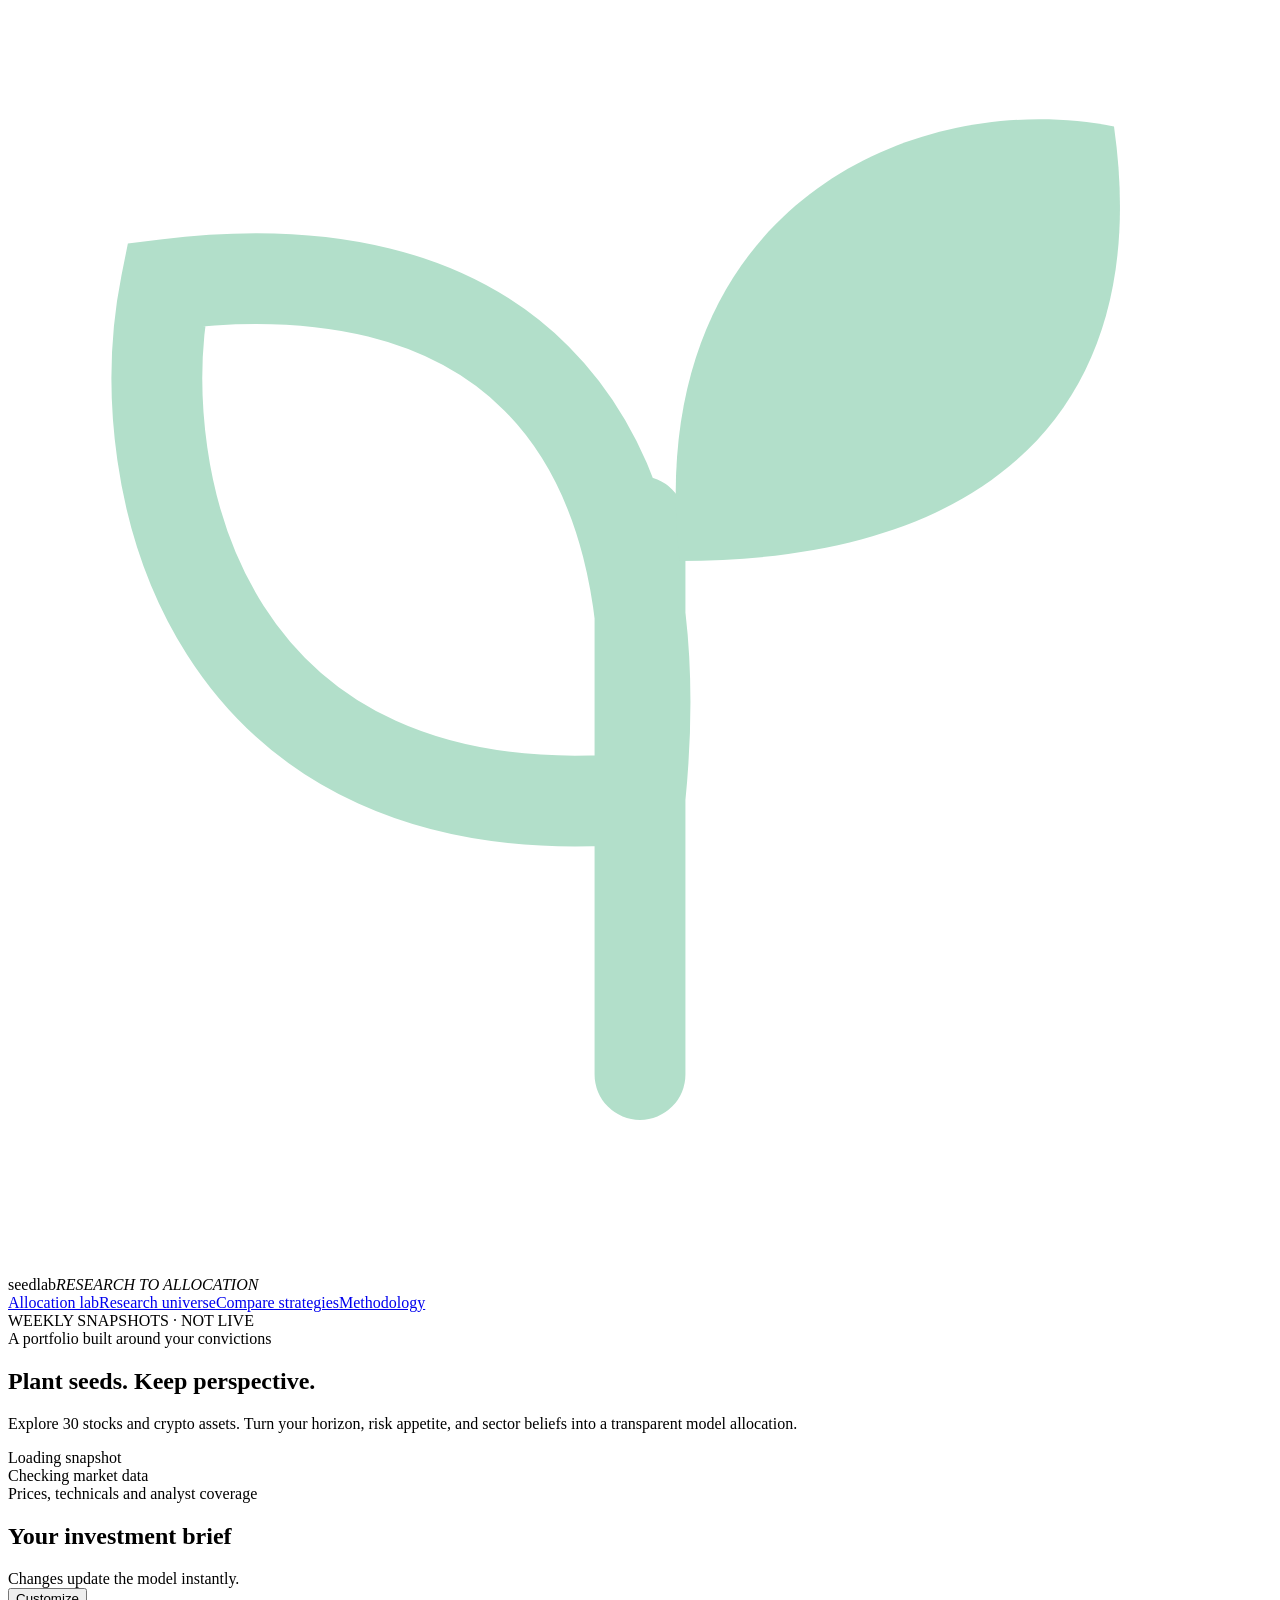
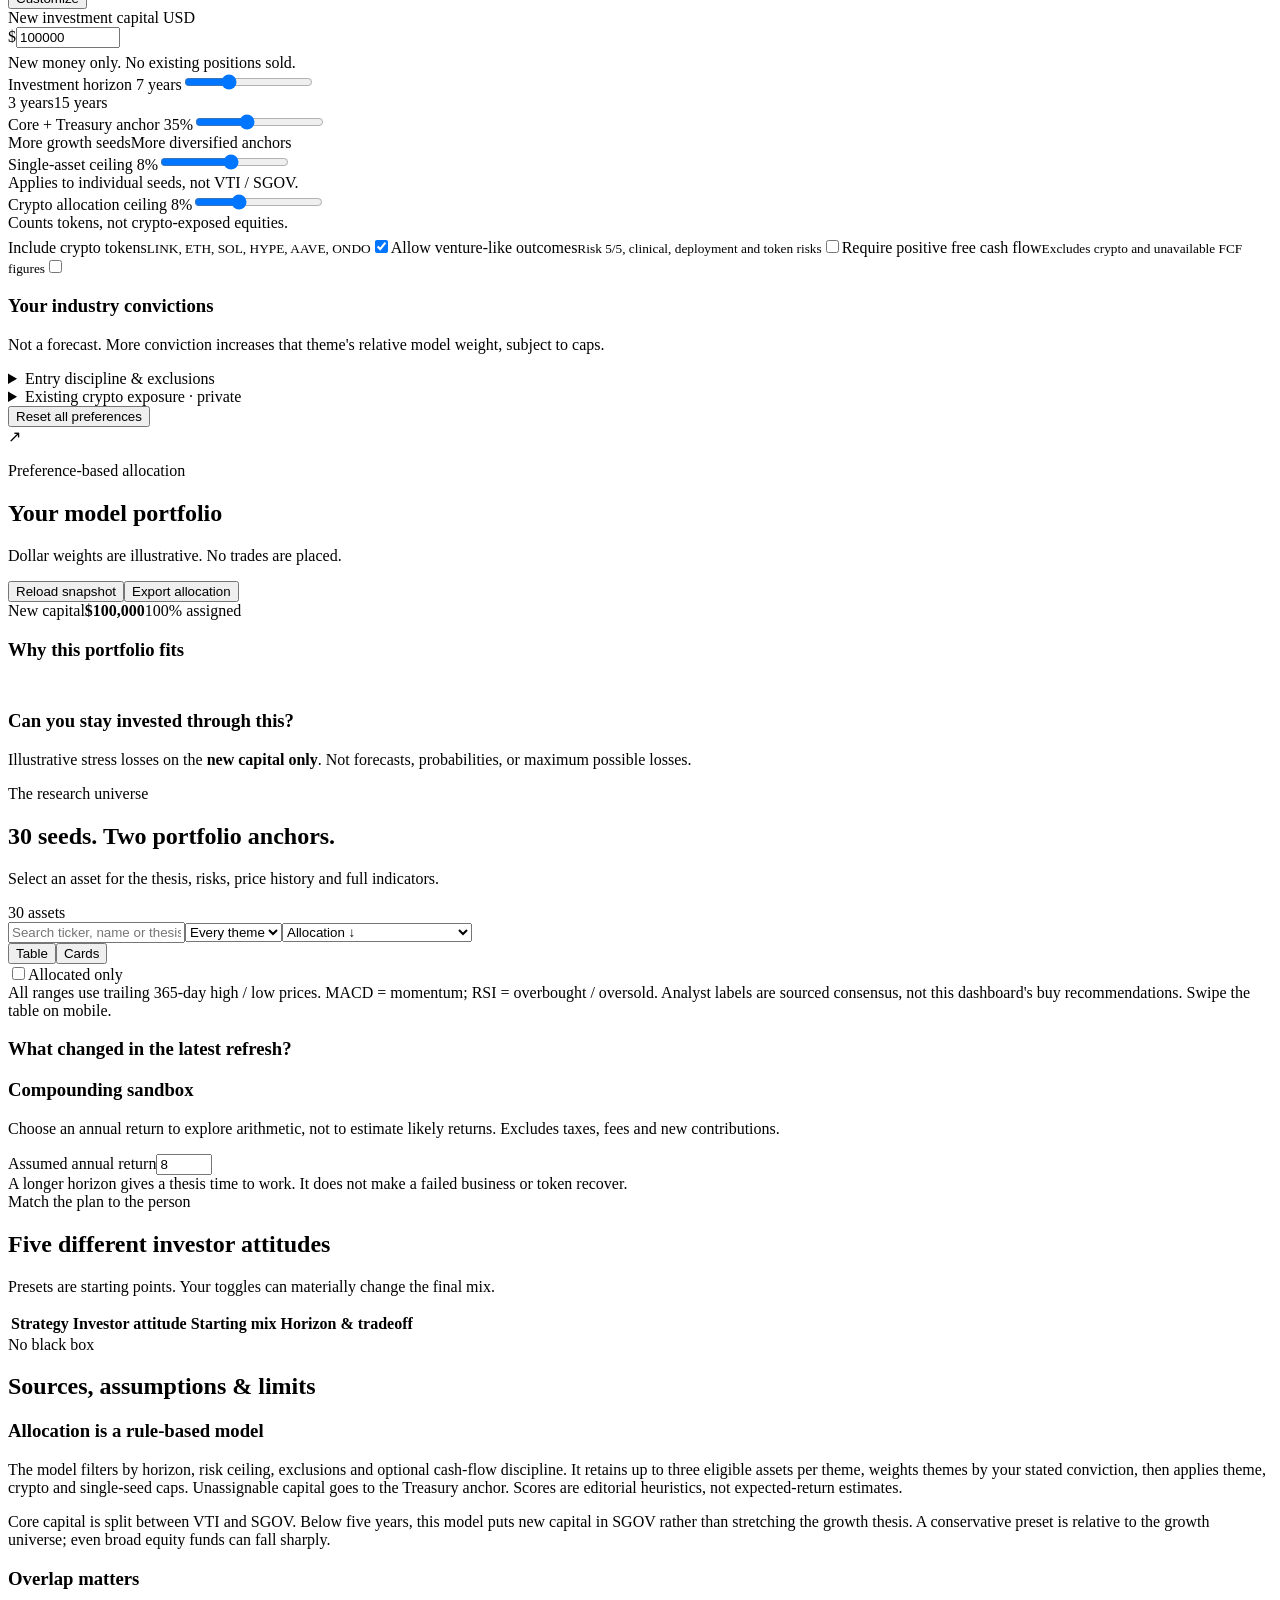
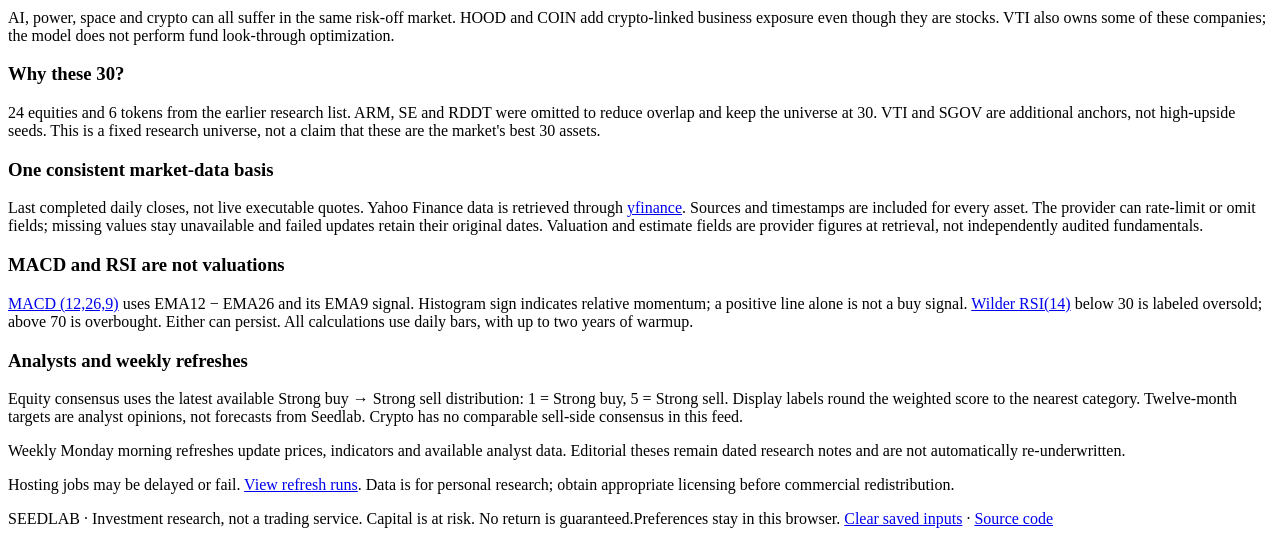
==== seedlab/index.html @ c8d2ac04 "Add interactive Seedlab allocation dashboard and investor-attitude controls" ====
<!doctype html>
<html lang="en"><head><meta charset="utf-8"><meta name="viewport" content="width=device-width,initial-scale=1"><meta name="description" content="A preference-driven investment research dashboard. Explore 30 stocks and crypto assets, compare strategies, and build a transparent model allocation."><title>Seedlab — Research to allocation</title>
<link rel="stylesheet" href="./styles.css"></head><body>
<header class="top"><div class="brand"><svg viewBox="0 0 32 32" fill="none" aria-hidden="true"><path d="M16 27V13M16 20C5 21 3 12 4 7c8-1 13 3 12 13Z" stroke="#b2dfca" stroke-width="2.3" stroke-linecap="round"/><path d="M17 14C16 5 23 2 28 3c1 7-3 11-11 11Z" fill="#b2dfca"/></svg>seedlab<em>RESEARCH TO ALLOCATION</em></div><nav class="nav"><a href="#planner">Allocation lab</a><a href="#research">Research universe</a><a href="#compare">Compare strategies</a><a href="#methods">Methodology</a></nav><div class="weekly"><i class="dot"></i>WEEKLY SNAPSHOTS · NOT LIVE</div></header>
<div class="wrap"><section class="hero"><div><div class="eyebrow">A portfolio built around your convictions</div><h1>Plant seeds. Keep perspective.</h1><p class="sub">Explore 30 stocks and crypto assets. Turn your horizon, risk appetite, and sector beliefs into a transparent model allocation.</p></div><div class="hero-status"><span class="pill neutral" id="freshness">Loading snapshot</span><div class="stamp" id="dateStamp">Checking market data</div><div class="statusnote" id="coverage">Prices, technicals and analyst coverage</div></div></section>
<div class="layout" id="planner"><aside class="panel controls collapsed" id="controls"><div class="control-head"><div><h2>Your investment brief</h2><span class="sub">Changes update the model instantly.</span></div><button class="mobile-controls" id="mobileToggle">Customize</button></div><div class="control-body">
<div class="field"><label for="budget">New investment capital <span class="tiny">USD</span></label><div class="budget"><span>$</span><input id="budget" type="number" value="100000" min="1000" max="100000000" step="1000"></div><div class="tiny" style="margin-top:6px">New money only. No existing positions sold.</div></div>
<div class="field"><label for="horizon">Investment horizon <span id="horizonValue">7 years</span></label><input id="horizon" type="range" min="3" max="15" step="1" value="7"><div class="ends"><span>3 years</span><span>15 years</span></div></div>
<div class="field"><label for="anchor">Core + Treasury anchor <span id="anchorValue">35%</span></label><input id="anchor" type="range" min="0" max="90" step="5" value="35"><div class="ends"><span>More growth seeds</span><span>More diversified anchors</span></div></div>
<div class="field"><label for="maxpos">Single-asset ceiling <span id="maxposValue">8%</span></label><input id="maxpos" type="range" min="3" max="12" value="8" step="1"><div class="tiny">Applies to individual seeds, not VTI / SGOV.</div></div>
<div class="field" style="margin-bottom:5px"><label for="cryptoCap">Crypto allocation ceiling <span id="cryptoCapValue">8%</span></label><input id="cryptoCap" type="range" min="0" max="25" value="8" step="1"><div class="tiny">Counts tokens, not crypto-exposed equities.</div></div>
<div><label class="toggle"><span>Include crypto tokens<small>LINK, ETH, SOL, HYPE, AAVE, ONDO</small></span><input type="checkbox" id="crypto" checked></label><label class="toggle"><span>Allow venture-like outcomes<small>Risk 5/5, clinical, deployment and token risks</small></span><input type="checkbox" id="frontier"></label><label class="toggle"><span>Require positive free cash flow<small>Excludes crypto and unavailable FCF figures</small></span><input type="checkbox" id="fcf"></label></div>
<div class="sep"></div><section class="belief-section"><h3>Your industry convictions</h3><p class="tiny">Not a forecast. More conviction increases that theme's relative model weight, subject to caps.</p><div id="beliefs"></div></section>
<details><summary>Entry discipline & exclusions</summary><div class="field"><label for="entry">Technical preference</label><select id="entry" style="width:100%;padding:8px;border:1px solid var(--line);border-radius:7px"><option value="thesis">Thesis first · no technical tilt</option><option value="momentum">Slightly favor improving MACD</option><option value="avoidHot">Avoid RSI above 70</option></select></div><label class="toggle"><span>Exclude additional LINK purchases<small>Useful when you already have exposure</small></span><input id="avoidLink" type="checkbox" checked></label><div class="field"><label for="deployment">Deploy the new capital</label><select id="deployment" style="width:100%;padding:8px;border:1px solid var(--line);border-radius:7px"><option value="1">One tranche</option><option value="3" selected>Three monthly tranches</option><option value="6">Six monthly tranches</option></select></div><p>Staging reduces entry-date concentration, but can lag a rising market. These are planning amounts, not scheduled orders.</p></details>
<details><summary>Existing crypto exposure · private</summary><p>Optional. Entries remain in this browser. No account IDs, balances or positions are published.</p><div class="field"><label for="linkUnits">LINK units already owned</label><input id="linkUnits" type="number" value="0" min="0" step="1"></div><div class="field"><label for="otherCrypto">Other crypto value (USD)</label><input id="otherCrypto" type="number" value="0" min="0" step="100"></div><p id="exposureNote">The ceiling applies to new capital plus the crypto you enter, not your full portfolio.</p></details>
<button class="reset" id="reset">Reset all preferences</button></div></aside>
<main class="main"><div class="strategies" id="strategyTabs"></div><div class="attitude"><div class="attitude-mark">↗</div><div><b id="attitudeTitle"></b><p id="attitudeText"></p></div></div><div id="dataWarning" class="warning refresh-note hidden"></div>
<section class="panel allocation"><div class="sectionhead"><div><div class="eyebrow" style="margin-bottom:6px">Preference-based allocation</div><h2>Your model portfolio</h2><p class="sub">Dollar weights are illustrative. No trades are placed.</p></div><div class="actions"><button id="reload">Reload snapshot</button><button class="primary" id="export">Export allocation</button></div></div><div class="alloc-top"><div class="donut" id="donut"><div class="donut-center"><span>New capital</span><strong id="totalCapital">$100,000</strong><span id="totalWeight">100% assigned</span></div></div><div class="stats" id="stats"></div></div><div class="legend" id="legend"></div><div id="portfolioWarnings"></div></section>
<div class="twocol"><section class="panel insight"><h3>Why this portfolio fits</h3><ul id="rationale"></ul><div class="tiny" id="entryPlan" style="padding-top:12px"></div></section><section class="panel insight" id="stress"><h3>Can you stay invested through this?</h3><p>Illustrative stress losses on the <b>new capital only</b>. Not forecasts, probabilities, or maximum possible losses.</p><div class="stress-controls" id="stressButtons"></div><div class="stress-value" id="stressValue"></div><div class="tiny" id="stressDescription"></div><div class="stress-track"><div id="stressBar"></div></div><div class="tiny" id="stressAssumptions"></div></section></div>
<section class="panel research" id="research"><div class="sectionhead"><div><div class="eyebrow" style="margin-bottom:6px">The research universe</div><h2>30 seeds. Two portfolio anchors.</h2><p class="sub">Select an asset for the thesis, risks, price history and full indicators.</p></div><span class="pill neutral" id="resultCount">30 assets</span></div><div class="toolbar"><input class="search" id="search" placeholder="Search ticker, name or thesis" aria-label="Search assets"><select id="themeFilter" aria-label="Filter by theme"><option value="all">Every theme</option></select><select id="sort" aria-label="Sort assets"><option value="allocation">Allocation ↓</option><option value="risk">Risk: lower first</option><option value="analysts">Analyst score: strongest first</option><option value="range">52W position: low to high</option><option value="ticker">Ticker A–Z</option></select><div class="view-switch"><button id="tableView" class="active" aria-pressed="true">Table</button><button id="cardsView" aria-pressed="false">Cards</button></div><label class="checkbox-line"><input id="allocatedOnly" type="checkbox">Allocated only</label></div><div id="researchBody"></div><div class="research-foot">All ranges use trailing 365-day high / low prices. MACD = momentum; RSI = overbought / oversold. Analyst labels are sourced consensus, not this dashboard's buy recommendations. Swipe the table on mobile.</div></section>
<div class="twocol"><section class="panel insight"><h3>What changed in the latest refresh?</h3><p id="changesDate"></p><div id="changes"></div></section><section class="panel insight"><h3>Compounding sandbox</h3><p>Choose an annual return to explore arithmetic, not to estimate likely returns. Excludes taxes, fees and new contributions.</p><div class="projection-input"><label for="returnRate">Assumed annual return</label><input id="returnRate" type="number" value="8" min="-50" max="50" step="1"></div><div class="project-value" id="projectValue"></div><div class="tiny" id="projectNote"></div><div class="warning">A longer horizon gives a thesis time to work. It does not make a failed business or token recover.</div></section></div>
<section class="panel compare" id="compare"><div class="sectionhead"><div><div class="eyebrow" style="margin-bottom:6px">Match the plan to the person</div><h2>Five different investor attitudes</h2><p class="sub">Presets are starting points. Your toggles can materially change the final mix.</p></div></div><div class="table-scroll" style="max-height:none"><table><thead><tr><th>Strategy</th><th>Investor attitude</th><th>Starting mix</th><th>Horizon & tradeoff</th></tr></thead><tbody id="compareRows"></tbody></table></div></section>
<section class="panel methods" id="methods"><div class="sectionhead"><div><div class="eyebrow" style="margin-bottom:6px">No black box</div><h2>Sources, assumptions & limits</h2></div></div><div class="method-grid"><div><h3>Allocation is a rule-based model</h3><p>The model filters by horizon, risk ceiling, exclusions and optional cash-flow discipline. It retains up to three eligible assets per theme, weights themes by your stated conviction, then applies theme, crypto and single-seed caps. Unassignable capital goes to the Treasury anchor. Scores are editorial heuristics, not expected-return estimates.</p><p>Core capital is split between VTI and SGOV. Below five years, this model puts new capital in SGOV rather than stretching the growth thesis. A conservative preset is relative to the growth universe; even broad equity funds can fall sharply.</p><h3>Overlap matters</h3><p>AI, power, space and crypto can all suffer in the same risk-off market. HOOD and COIN add crypto-linked business exposure even though they are stocks. VTI also owns some of these companies; the model does not perform fund look-through optimization.</p><h3>Why these 30?</h3><p>24 equities and 6 tokens from the earlier research list. ARM, SE and RDDT were omitted to reduce overlap and keep the universe at 30. VTI and SGOV are additional anchors, not high-upside seeds. This is a fixed research universe, not a claim that these are the market's best 30 assets.</p></div><div><h3>One consistent market-data basis</h3><p>Last completed daily closes, not live executable quotes. Yahoo Finance data is retrieved through <a href="https://ranaroussi.github.io/yfinance/" target="_blank" rel="noopener">yfinance</a>. Sources and timestamps are included for every asset. The provider can rate-limit or omit fields; missing values stay unavailable and failed updates retain their original dates. Valuation and estimate fields are provider figures at retrieval, not independently audited fundamentals.</p><h3>MACD and RSI are not valuations</h3><p><a href="https://www.fidelity.com/learning-center/trading-investing/technical-analysis/technical-indicator-guide/macd" target="_blank" rel="noopener">MACD (12,26,9)</a> uses EMA12 − EMA26 and its EMA9 signal. Histogram sign indicates relative momentum; a positive line alone is not a buy signal. <a href="https://www.fidelity.com/learning-center/trading-investing/technical-analysis/technical-indicator-guide/RSI" target="_blank" rel="noopener">Wilder RSI(14)</a> below 30 is labeled oversold; above 70 is overbought. Either can persist. All calculations use daily bars, with up to two years of warmup.</p><h3>Analysts and weekly refreshes</h3><p>Equity consensus uses the latest available Strong buy → Strong sell distribution: 1 = Strong buy, 5 = Strong sell. Display labels round the weighted score to the nearest category. Twelve-month targets are analyst opinions, not forecasts from Seedlab. Crypto has no comparable sell-side consensus in this feed.</p><p id="scheduleText">Weekly Monday morning refreshes update prices, indicators and available analyst data. Editorial theses remain dated research notes and are not automatically re-underwritten.</p><p>Hosting jobs may be delayed or fail. <a href="https://github.com/Andirel/market-digest/actions/workflows/seedlab-weekly.yml" target="_blank" rel="noopener">View refresh runs</a>. Data is for personal research; obtain appropriate licensing before commercial redistribution.</p></div></div></section>
<footer class="footer"><span>SEEDLAB · Investment research, not a trading service. Capital is at risk. No return is guaranteed.</span><span>Preferences stay in this browser. <a href="#" id="clearStorage">Clear saved inputs</a> · <a href="https://github.com/Andirel/market-digest/tree/main/seedlab" target="_blank" rel="noopener">Source code</a></span></footer>
</main></div></div><dialog id="detail"><div class="drawer-head"><div id="detailTitle"></div><button class="close" id="closeDetail" aria-label="Close asset detail">×</button></div><div class="drawer-body" id="detailBody"></div></dialog>
<script src="./data.js"></script><script src="./app.js"></script></body></html>
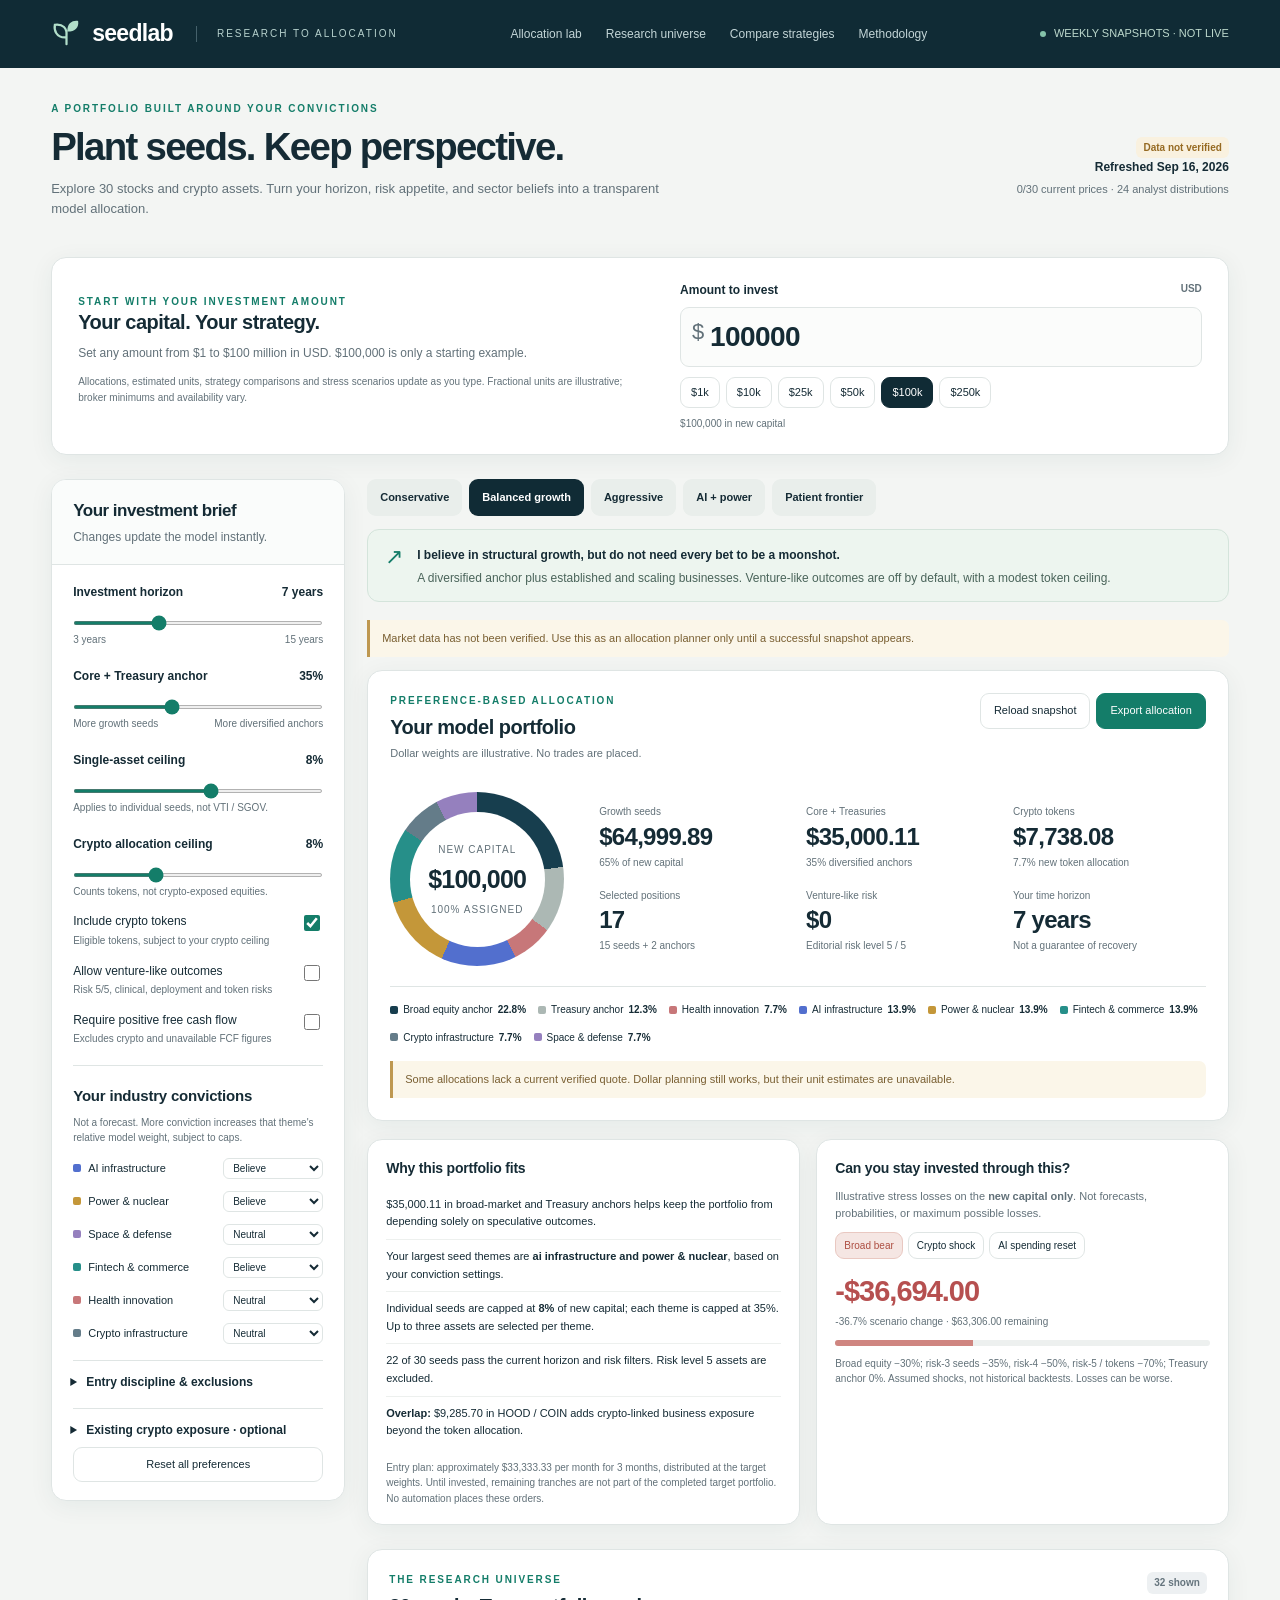
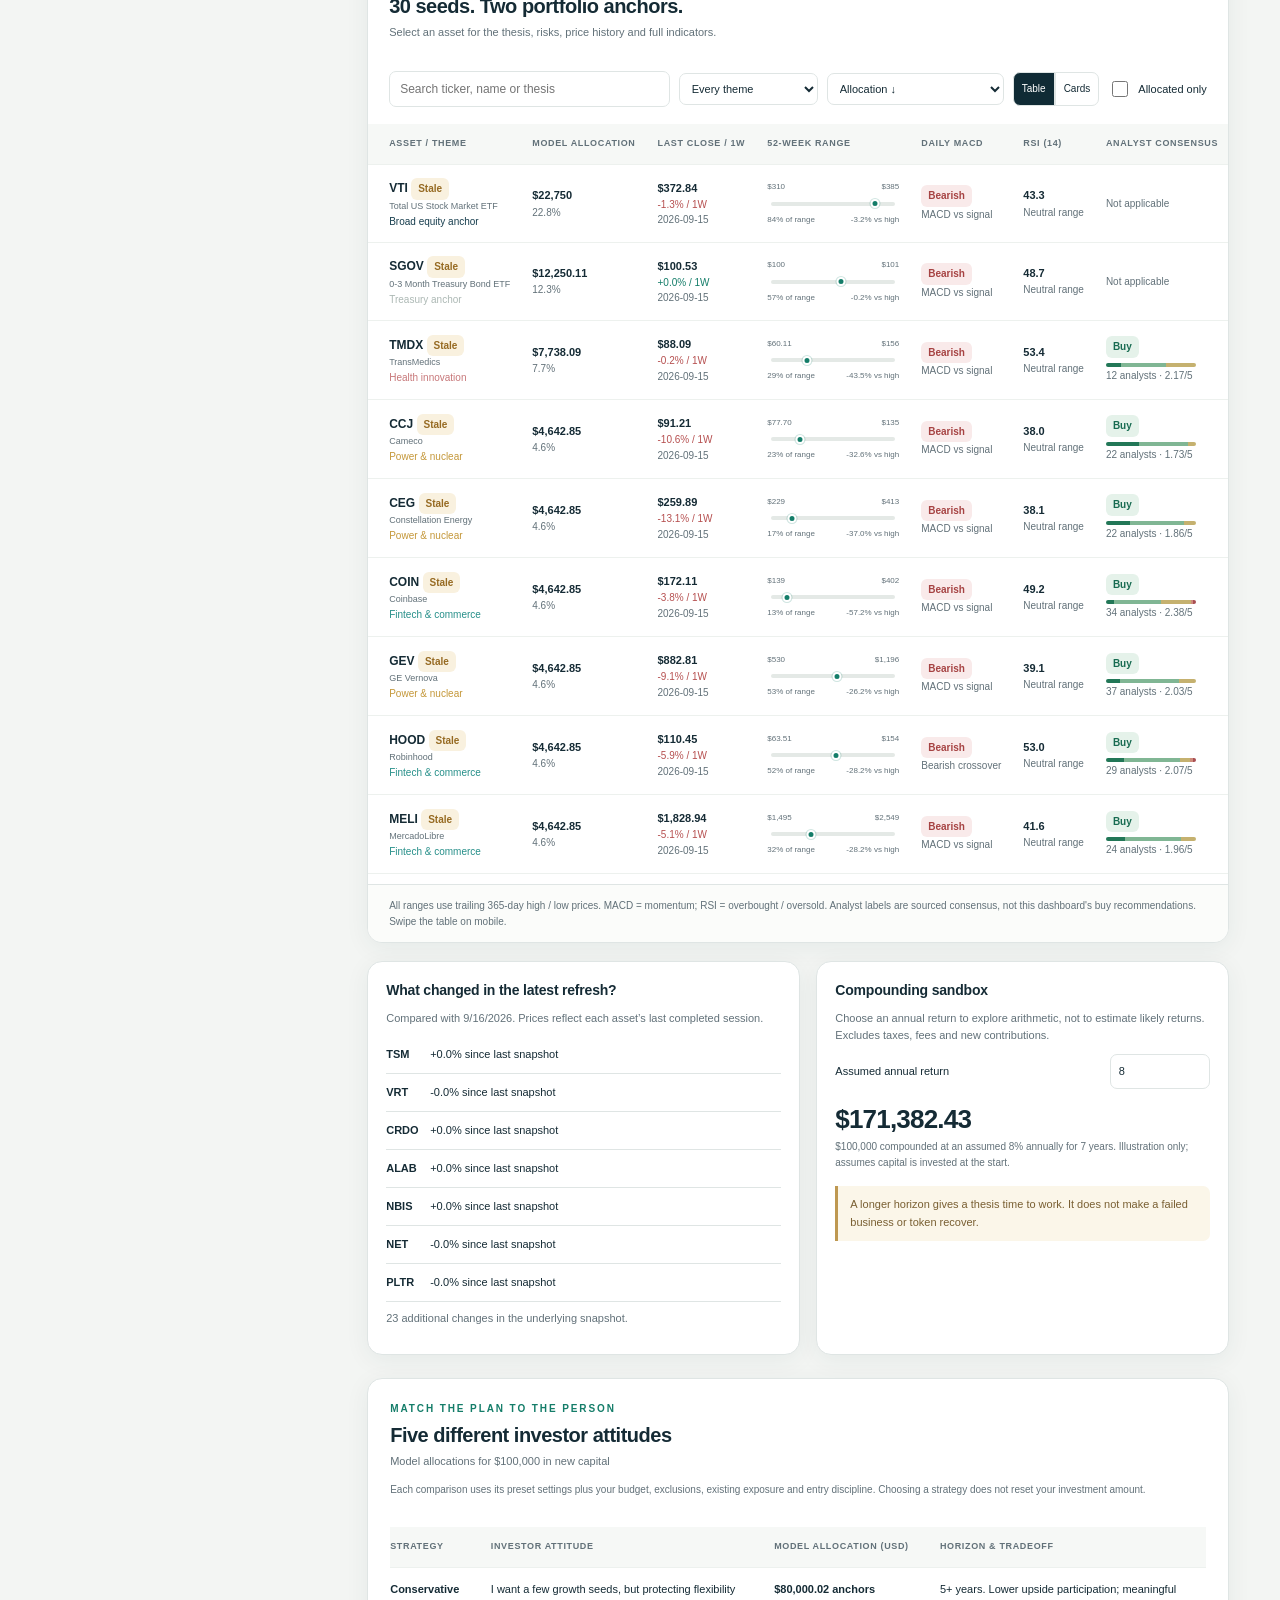
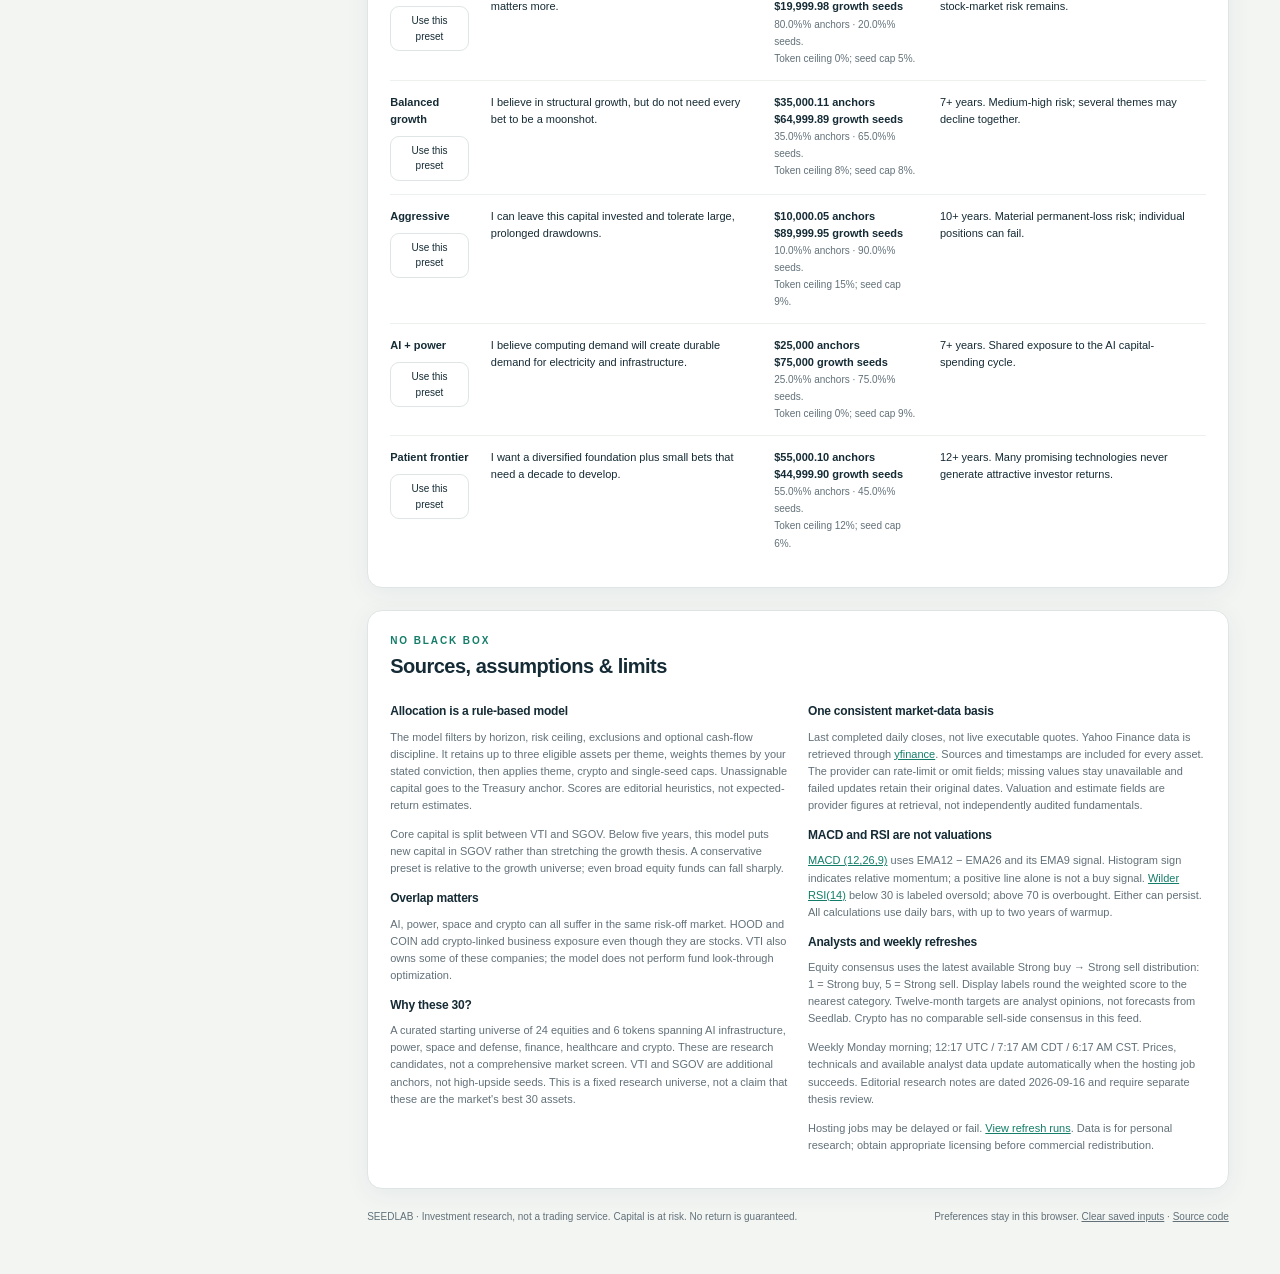
==== commit 54caec63: "Make Seedlab public-facing with a prominent custom investment amount" ====
--- a/seedlab/index.html
+++ b/seedlab/index.html
@@ -1,26 +1,29 @@
 <!doctype html>
 <html lang="en"><head><meta charset="utf-8"><meta name="viewport" content="width=device-width,initial-scale=1"><meta name="description" content="A preference-driven investment research dashboard. Explore 30 stocks and crypto assets, compare strategies, and build a transparent model allocation."><title>Seedlab — Research to allocation</title>
-<link rel="stylesheet" href="./styles.css"></head><body>
-<header class="top"><div class="brand"><svg viewBox="0 0 32 32" fill="none" aria-hidden="true"><path d="M16 27V13M16 20C5 21 3 12 4 7c8-1 13 3 12 13Z" stroke="#b2dfca" stroke-width="2.3" stroke-linecap="round"/><path d="M17 14C16 5 23 2 28 3c1 7-3 11-11 11Z" fill="#b2dfca"/></svg>seedlab<em>RESEARCH TO ALLOCATION</em></div><nav class="nav"><a href="#planner">Allocation lab</a><a href="#research">Research universe</a><a href="#compare">Compare strategies</a><a href="#methods">Methodology</a></nav><div class="weekly"><i class="dot"></i>WEEKLY SNAPSHOTS · NOT LIVE</div></header>
+<link rel="stylesheet" href="./styles.css"><style>
+.capital-panel{display:grid;grid-template-columns:minmax(0,1.1fr) minmax(0,1fr);align-items:center;gap:28px;padding:23px 26px;margin:0 0 24px}.capital-panel h2{margin:0 0 9px}.capital-intro .tiny{margin-top:9px;max-width:590px}.capital-entry{min-width:0}.capital-entry>label{display:flex;justify-content:space-between;font-size:12px;font-weight:650;margin-bottom:8px}.capital-entry .budget{margin:0}.capital-entry .budget input{width:100%;min-width:0;font-size:28px;font-variant-numeric:tabular-nums}.budget-options{display:flex;gap:6px;flex-wrap:wrap;margin-top:10px}.budget-options button{font-size:11px;padding:6px 10px}.budget-options button[aria-pressed="true"]{background:var(--navy);color:white;border-color:var(--navy)}.budget-error{color:var(--red);font-size:11px;margin-top:8px;min-height:0}.budget-error:empty{display:none}input[aria-invalid="true"]{outline:2px solid var(--red);outline-offset:2px}.exclusion-tools{display:flex;justify-content:space-between;align-items:center;gap:10px;margin:10px 0 15px}.exclusion-tools button{font-size:10px;padding:5px 8px}#budgetInUse{margin-top:8px}.capital-entry input:focus-visible{outline:2px solid var(--green);outline-offset:2px}@media(max-width:700px){.capital-panel{grid-template-columns:1fr;gap:16px;padding:18px;margin-bottom:17px}.capital-entry .budget input{font-size:28px}.capital-panel .eyebrow{font-size:9px}.budget-options{gap:5px}.budget-options button{flex:1;padding:7px 5px;min-width:42px}.capital-intro .tiny{font-size:10px}}
+</style></head><body>
+<header class="top"><div class="brand"><svg viewBox="0 0 32 32" fill="none" aria-hidden="true"><path d="M16 27V13M16 20C5 21 3 12 4 7c8-1 13 3 12 12 13Z" stroke="#b2dfca" stroke-width="2.3" stroke-linecap="round"/><path d="M17 14C16 5 23 2 28 3c1 7-3 11-11 11Z" fill="#b2dfca"/></svg>seedlab<em>RESEARCH TO ALLOCATION</em></div><nav class="nav"><a href="#planner">Allocation lab</a><a href="#research">Research universe</a><a href="#compare">Compare strategies</a><a href="#methods">Methodology</a></nav><div class="weekly"><i class="dot"></i>WEEKLY SNAPSHOTS · NOT LIVE</div></header>
 <div class="wrap"><section class="hero"><div><div class="eyebrow">A portfolio built around your convictions</div><h1>Plant seeds. Keep perspective.</h1><p class="sub">Explore 30 stocks and crypto assets. Turn your horizon, risk appetite, and sector beliefs into a transparent model allocation.</p></div><div class="hero-status"><span class="pill neutral" id="freshness">Loading snapshot</span><div class="stamp" id="dateStamp">Checking market data</div><div class="statusnote" id="coverage">Prices, technicals and analyst coverage</div></div></section>
+<section class="panel capital-panel" aria-labelledby="capitalTitle"><div class="capital-intro"><div class="eyebrow">Start with your investment amount</div><h2 id="capitalTitle">Your capital. Your strategy.</h2><p class="sub" id="budgetHint">Set any amount from $1 to $100 million in USD. $100,000 is only a starting example.</p><p class="tiny">Allocations, estimated units, strategy comparisons and stress scenarios update as you type. Fractional units are illustrative; broker minimums and availability vary.</p></div><div class="capital-entry"><label for="budget">Amount to invest <span class="tiny">USD</span></label><div class="budget"><span>$</span><input id="budget" type="number" inputmode="decimal" value="100000" min="1" max="100000000" step="0.01" aria-describedby="budgetHint budgetError" aria-invalid="false"></div><div class="budget-options" role="group" aria-label="Example investment amounts"><button type="button" data-budget="1000" aria-pressed="false">$1k</button><button type="button" data-budget="10000" aria-pressed="false">$10k</button><button type="button" data-budget="25000" aria-pressed="false">$25k</button><button type="button" data-budget="50000" aria-pressed="false">$50k</button><button type="button" data-budget="100000" aria-pressed="true">$100k</button><button type="button" data-budget="250000" aria-pressed="false">$250k</button></div><div id="budgetError" class="budget-error" role="status" aria-live="polite"></div><div id="budgetInUse" class="tiny">$100,000 in new capital</div></div></section>
 <div class="layout" id="planner"><aside class="panel controls collapsed" id="controls"><div class="control-head"><div><h2>Your investment brief</h2><span class="sub">Changes update the model instantly.</span></div><button class="mobile-controls" id="mobileToggle">Customize</button></div><div class="control-body">
-<div class="field"><label for="budget">New investment capital <span class="tiny">USD</span></label><div class="budget"><span>$</span><input id="budget" type="number" value="100000" min="1000" max="100000000" step="1000"></div><div class="tiny" style="margin-top:6px">New money only. No existing positions sold.</div></div>
+
 <div class="field"><label for="horizon">Investment horizon <span id="horizonValue">7 years</span></label><input id="horizon" type="range" min="3" max="15" step="1" value="7"><div class="ends"><span>3 years</span><span>15 years</span></div></div>
 <div class="field"><label for="anchor">Core + Treasury anchor <span id="anchorValue">35%</span></label><input id="anchor" type="range" min="0" max="90" step="5" value="35"><div class="ends"><span>More growth seeds</span><span>More diversified anchors</span></div></div>
 <div class="field"><label for="maxpos">Single-asset ceiling <span id="maxposValue">8%</span></label><input id="maxpos" type="range" min="3" max="12" value="8" step="1"><div class="tiny">Applies to individual seeds, not VTI / SGOV.</div></div>
 <div class="field" style="margin-bottom:5px"><label for="cryptoCap">Crypto allocation ceiling <span id="cryptoCapValue">8%</span></label><input id="cryptoCap" type="range" min="0" max="25" value="8" step="1"><div class="tiny">Counts tokens, not crypto-exposed equities.</div></div>
-<div><label class="toggle"><span>Include crypto tokens<small>LINK, ETH, SOL, HYPE, AAVE, ONDO</small></span><input type="checkbox" id="crypto" checked></label><label class="toggle"><span>Allow venture-like outcomes<small>Risk 5/5, clinical, deployment and token risks</small></span><input type="checkbox" id="frontier"></label><label class="toggle"><span>Require positive free cash flow<small>Excludes crypto and unavailable FCF figures</small></span><input type="checkbox" id="fcf"></label></div>
+<div><label class="toggle"><span>Include crypto tokens<small>Eligible tokens, subject to your crypto ceiling</small></span><input type="checkbox" id="crypto" checked></label><label class="toggle"><span>Allow venture-like outcomes<small>Risk 5/5, clinical, deployment and token risks</small></span><input type="checkbox" id="frontier"></label><label class="toggle"><span>Require positive free cash flow<small>Excludes crypto and unavailable FCF figures</small></span><input type="checkbox" id="fcf"></label></div>
 <div class="sep"></div><section class="belief-section"><h3>Your industry convictions</h3><p class="tiny">Not a forecast. More conviction increases that theme's relative model weight, subject to caps.</p><div id="beliefs"></div></section>
-<details><summary>Entry discipline & exclusions</summary><div class="field"><label for="entry">Technical preference</label><select id="entry" style="width:100%;padding:8px;border:1px solid var(--line);border-radius:7px"><option value="thesis">Thesis first · no technical tilt</option><option value="momentum">Slightly favor improving MACD</option><option value="avoidHot">Avoid RSI above 70</option></select></div><label class="toggle"><span>Exclude additional LINK purchases<small>Useful when you already have exposure</small></span><input id="avoidLink" type="checkbox" checked></label><div class="field"><label for="deployment">Deploy the new capital</label><select id="deployment" style="width:100%;padding:8px;border:1px solid var(--line);border-radius:7px"><option value="1">One tranche</option><option value="3" selected>Three monthly tranches</option><option value="6">Six monthly tranches</option></select></div><p>Staging reduces entry-date concentration, but can lag a rising market. These are planning amounts, not scheduled orders.</p></details>
-<details><summary>Existing crypto exposure · private</summary><p>Optional. Entries remain in this browser. No account IDs, balances or positions are published.</p><div class="field"><label for="linkUnits">LINK units already owned</label><input id="linkUnits" type="number" value="0" min="0" step="1"></div><div class="field"><label for="otherCrypto">Other crypto value (USD)</label><input id="otherCrypto" type="number" value="0" min="0" step="100"></div><p id="exposureNote">The ceiling applies to new capital plus the crypto you enter, not your full portfolio.</p></details>
+<details><summary>Entry discipline & exclusions</summary><div class="field"><label for="entry">Technical preference</label><select id="entry" style="width:100%;padding:8px;border:1px solid var(--line);border-radius:7px"><option value="thesis">Thesis first · no technical tilt</option><option value="momentum">Slightly favor improving MACD</option><option value="avoidHot">Avoid RSI above 70</option></select></div><p>Exclude any asset using the checkbox in its research row or card. No individual assets are excluded by default.</p><div class="exclusion-tools"><span class="tiny" id="excludedCount">0 assets excluded</span><button type="button" id="clearExclusions" disabled>Clear exclusions</button></div><div class="field"><label for="deployment">Deploy the new capital</label><select id="deployment" style="width:100%;padding:8px;border:1px solid var(--line);border-radius:7px"><option value="1">One tranche</option><option value="3" selected>Three monthly tranches</option><option value="6">Six monthly tranches</option></select></div><p>Staging reduces entry-date concentration, but can lag a rising market. These are planning amounts, not scheduled orders.</p></details>
+<details><summary>Existing crypto exposure · optional</summary><p>Already own crypto? Enter its total current USD value to model room for additional tokens. Leave zero to model new capital only. No particular asset or holding is assumed.</p><div class="field"><label for="existingCrypto">Existing crypto portfolio value (USD)</label><input id="existingCrypto" type="number" inputmode="decimal" value="0" min="0" step="0.01"></div><p id="exposureNote">The ceiling applies to new capital plus the crypto value you enter, not your full portfolio. Nothing is sold automatically.</p><p>Inputs are saved only in this browser. No accounts or personal holdings are connected to the public dashboard.</p></details>
 <button class="reset" id="reset">Reset all preferences</button></div></aside>
 <main class="main"><div class="strategies" id="strategyTabs"></div><div class="attitude"><div class="attitude-mark">↗</div><div><b id="attitudeTitle"></b><p id="attitudeText"></p></div></div><div id="dataWarning" class="warning refresh-note hidden"></div>
 <section class="panel allocation"><div class="sectionhead"><div><div class="eyebrow" style="margin-bottom:6px">Preference-based allocation</div><h2>Your model portfolio</h2><p class="sub">Dollar weights are illustrative. No trades are placed.</p></div><div class="actions"><button id="reload">Reload snapshot</button><button class="primary" id="export">Export allocation</button></div></div><div class="alloc-top"><div class="donut" id="donut"><div class="donut-center"><span>New capital</span><strong id="totalCapital">$100,000</strong><span id="totalWeight">100% assigned</span></div></div><div class="stats" id="stats"></div></div><div class="legend" id="legend"></div><div id="portfolioWarnings"></div></section>
 <div class="twocol"><section class="panel insight"><h3>Why this portfolio fits</h3><ul id="rationale"></ul><div class="tiny" id="entryPlan" style="padding-top:12px"></div></section><section class="panel insight" id="stress"><h3>Can you stay invested through this?</h3><p>Illustrative stress losses on the <b>new capital only</b>. Not forecasts, probabilities, or maximum possible losses.</p><div class="stress-controls" id="stressButtons"></div><div class="stress-value" id="stressValue"></div><div class="tiny" id="stressDescription"></div><div class="stress-track"><div id="stressBar"></div></div><div class="tiny" id="stressAssumptions"></div></section></div>
 <section class="panel research" id="research"><div class="sectionhead"><div><div class="eyebrow" style="margin-bottom:6px">The research universe</div><h2>30 seeds. Two portfolio anchors.</h2><p class="sub">Select an asset for the thesis, risks, price history and full indicators.</p></div><span class="pill neutral" id="resultCount">30 assets</span></div><div class="toolbar"><input class="search" id="search" placeholder="Search ticker, name or thesis" aria-label="Search assets"><select id="themeFilter" aria-label="Filter by theme"><option value="all">Every theme</option></select><select id="sort" aria-label="Sort assets"><option value="allocation">Allocation ↓</option><option value="risk">Risk: lower first</option><option value="analysts">Analyst score: strongest first</option><option value="range">52W position: low to high</option><option value="ticker">Ticker A–Z</option></select><div class="view-switch"><button id="tableView" class="active" aria-pressed="true">Table</button><button id="cardsView" aria-pressed="false">Cards</button></div><label class="checkbox-line"><input id="allocatedOnly" type="checkbox">Allocated only</label></div><div id="researchBody"></div><div class="research-foot">All ranges use trailing 365-day high / low prices. MACD = momentum; RSI = overbought / oversold. Analyst labels are sourced consensus, not this dashboard's buy recommendations. Swipe the table on mobile.</div></section>
 <div class="twocol"><section class="panel insight"><h3>What changed in the latest refresh?</h3><p id="changesDate"></p><div id="changes"></div></section><section class="panel insight"><h3>Compounding sandbox</h3><p>Choose an annual return to explore arithmetic, not to estimate likely returns. Excludes taxes, fees and new contributions.</p><div class="projection-input"><label for="returnRate">Assumed annual return</label><input id="returnRate" type="number" value="8" min="-50" max="50" step="1"></div><div class="project-value" id="projectValue"></div><div class="tiny" id="projectNote"></div><div class="warning">A longer horizon gives a thesis time to work. It does not make a failed business or token recover.</div></section></div>
-<section class="panel compare" id="compare"><div class="sectionhead"><div><div class="eyebrow" style="margin-bottom:6px">Match the plan to the person</div><h2>Five different investor attitudes</h2><p class="sub">Presets are starting points. Your toggles can materially change the final mix.</p></div></div><div class="table-scroll" style="max-height:none"><table><thead><tr><th>Strategy</th><th>Investor attitude</th><th>Starting mix</th><th>Horizon & tradeoff</th></tr></thead><tbody id="compareRows"></tbody></table></div></section>
-<section class="panel methods" id="methods"><div class="sectionhead"><div><div class="eyebrow" style="margin-bottom:6px">No black box</div><h2>Sources, assumptions & limits</h2></div></div><div class="method-grid"><div><h3>Allocation is a rule-based model</h3><p>The model filters by horizon, risk ceiling, exclusions and optional cash-flow discipline. It retains up to three eligible assets per theme, weights themes by your stated conviction, then applies theme, crypto and single-seed caps. Unassignable capital goes to the Treasury anchor. Scores are editorial heuristics, not expected-return estimates.</p><p>Core capital is split between VTI and SGOV. Below five years, this model puts new capital in SGOV rather than stretching the growth thesis. A conservative preset is relative to the growth universe; even broad equity funds can fall sharply.</p><h3>Overlap matters</h3><p>AI, power, space and crypto can all suffer in the same risk-off market. HOOD and COIN add crypto-linked business exposure even though they are stocks. VTI also owns some of these companies; the model does not perform fund look-through optimization.</p><h3>Why these 30?</h3><p>24 equities and 6 tokens from the earlier research list. ARM, SE and RDDT were omitted to reduce overlap and keep the universe at 30. VTI and SGOV are additional anchors, not high-upside seeds. This is a fixed research universe, not a claim that these are the market's best 30 assets.</p></div><div><h3>One consistent market-data basis</h3><p>Last completed daily closes, not live executable quotes. Yahoo Finance data is retrieved through <a href="https://ranaroussi.github.io/yfinance/" target="_blank" rel="noopener">yfinance</a>. Sources and timestamps are included for every asset. The provider can rate-limit or omit fields; missing values stay unavailable and failed updates retain their original dates. Valuation and estimate fields are provider figures at retrieval, not independently audited fundamentals.</p><h3>MACD and RSI are not valuations</h3><p><a href="https://www.fidelity.com/learning-center/trading-investing/technical-analysis/technical-indicator-guide/macd" target="_blank" rel="noopener">MACD (12,26,9)</a> uses EMA12 − EMA26 and its EMA9 signal. Histogram sign indicates relative momentum; a positive line alone is not a buy signal. <a href="https://www.fidelity.com/learning-center/trading-investing/technical-analysis/technical-indicator-guide/RSI" target="_blank" rel="noopener">Wilder RSI(14)</a> below 30 is labeled oversold; above 70 is overbought. Either can persist. All calculations use daily bars, with up to two years of warmup.</p><h3>Analysts and weekly refreshes</h3><p>Equity consensus uses the latest available Strong buy → Strong sell distribution: 1 = Strong buy, 5 = Strong sell. Display labels round the weighted score to the nearest category. Twelve-month targets are analyst opinions, not forecasts from Seedlab. Crypto has no comparable sell-side consensus in this feed.</p><p id="scheduleText">Weekly Monday morning refreshes update prices, indicators and available analyst data. Editorial theses remain dated research notes and are not automatically re-underwritten.</p><p>Hosting jobs may be delayed or fail. <a href="https://github.com/Andirel/market-digest/actions/workflows/seedlab-weekly.yml" target="_blank" rel="noopener">View refresh runs</a>. Data is for personal research; obtain appropriate licensing before commercial redistribution.</p></div></div></section>
+<section class="panel compare" id="compare"><div class="sectionhead"><div><div class="eyebrow" style="margin-bottom:6px">Match the plan to the person</div><h2>Five different investor attitudes</h2><p class="sub" id="compareBudget">Model allocations for your selected investment amount</p><p class="tiny">Each comparison uses its preset settings plus your budget, exclusions, existing exposure and entry discipline. Choosing a strategy does not reset your investment amount.</p></div></div><div class="table-scroll" style="max-height:none"><table><thead><tr><th>Strategy</th><th>Investor attitude</th><th>Model allocation (USD)</th><th>Horizon & tradeoff</th></tr></thead><tbody id="compareRows"></tbody></table></div></section>
+<section class="panel methods" id="methods"><div class="sectionhead"><div><div class="eyebrow" style="margin-bottom:6px">No black box</div><h2>Sources, assumptions & limits</h2></div></div><div class="method-grid"><div><h3>Allocation is a rule-based model</h3><p>The model filters by horizon, risk ceiling, exclusions and optional cash-flow discipline. It retains up to three eligible assets per theme, weights themes by your stated conviction, then applies theme, crypto and single-seed caps. Unassignable capital goes to the Treasury anchor. Scores are editorial heuristics, not expected-return estimates.</p><p>Core capital is split between VTI and SGOV. Below five years, this model puts new capital in SGOV rather than stretching the growth thesis. A conservative preset is relative to the growth universe; even broad equity funds can fall sharply.</p><h3>Overlap matters</h3><p>AI, power, space and crypto can all suffer in the same risk-off market. HOOD and COIN add crypto-linked business exposure even though they are stocks. VTI also owns some of these companies; the model does not perform fund look-through optimization.</p><h3>Why these 30?</h3><p>A curated starting universe of 24 equities and 6 tokens spanning AI infrastructure, power, space and defense, finance, healthcare and crypto. These are research candidates, not a comprehensive market screen. VTI and SGOV are additional anchors, not high-upside seeds. This is a fixed research universe, not a claim that these are the market's best 30 assets.</p></div><div><h3>One consistent market-data basis</h3><p>Last completed daily closes, not live executable quotes. Yahoo Finance data is retrieved through <a href="https://ranaroussi.github.io/yfinance/" target="_blank" rel="noopener">yfinance</a>. Sources and timestamps are included for every asset. The provider can rate-limit or omit fields; missing values stay unavailable and failed updates retain their original dates. Valuation and estimate fields are provider figures at retrieval, not independently audited fundamentals.</p><h3>MACD and RSI are not valuations</h3><p><a href="https://www.fidelity.com/learning-center/trading-investing/technical-analysis/technical-indicator-guide/macd" target="_blank" rel="noopener">MACD (12,26,9)</a> uses EMA12 − EMA26 and its EMA9 signal. Histogram sign indicates relative momentum; a positive line alone is not a buy signal. <a href="https://www.fidelity.com/learning-center/trading-investing/technical-analysis/technical-indicator-guide/RSI" target="_blank" rel="noopener">Wilder RSI(14)</a> below 30 is labeled oversold; above 70 is overbought. Either can persist. All calculations use daily bars, with up to two years of warmup.</p><h3>Analysts and weekly refreshes</h3><p>Equity consensus uses the latest available Strong buy → Strong sell distribution: 1 = Strong buy, 5 = Strong sell. Display labels round the weighted score to the nearest category. Twelve-month targets are analyst opinions, not forecasts from Seedlab. Crypto has no comparable sell-side consensus in this feed.</p><p id="scheduleText">Weekly Monday morning refreshes update prices, indicators and available analyst data. Editorial theses remain dated research notes and are not automatically re-underwritten.</p><p>Hosting jobs may be delayed or fail. <a href="https://github.com/Andirel/market-digest/actions/workflows/seedlab-weekly.yml" target="_blank" rel="noopener">View refresh runs</a>. Data is for personal research; obtain appropriate licensing before commercial redistribution.</p></div></div></section>
 <footer class="footer"><span>SEEDLAB · Investment research, not a trading service. Capital is at risk. No return is guaranteed.</span><span>Preferences stay in this browser. <a href="#" id="clearStorage">Clear saved inputs</a> · <a href="https://github.com/Andirel/market-digest/tree/main/seedlab" target="_blank" rel="noopener">Source code</a></span></footer>
 </main></div></div><dialog id="detail"><div class="drawer-head"><div id="detailTitle"></div><button class="close" id="closeDetail" aria-label="Close asset detail">×</button></div><div class="drawer-body" id="detailBody"></div></dialog>
 <script src="./data.js"></script><script src="./app.js"></script></body></html>
--- a/seedlab/styles.css
+++ b/seedlab/styles.css
@@ -0,0 +1 @@
+:root{--ink:#152b35;--muted:#627179;--line:#dfe5e4;--bg:#f3f5f3;--paper:#fff;--green:#147d69;--mint:#dbf0e8;--navy:#102b35;--amber:#ae7623;--red:#b65050;--ai:#526fce;--power:#c49739;--space:#9580be;--finance:#268f89;--health:#c77779;--crypto:#647c89;--core:#173e4e;--reserve:#acb8b4;--shadow:0 5px 24px #173b4310}*{box-sizing:border-box}html{scroll-behavior:smooth}body{margin:0;background:var(--bg);color:var(--ink);font:14px/1.55 -apple-system,BlinkMacSystemFont,"Segoe UI",sans-serif}button,input,select{font:inherit}button,a,input,select{touch-action:manipulation}button{cursor:pointer}a{color:var(--green)}button:focus-visible,a:focus-visible,input:focus-visible,select:focus-visible{outline:3px solid #39a78a;outline-offset:3px}button{border:1px solid var(--line);background:white;color:var(--ink);border-radius:9px;padding:8px 13px}button:hover{background:#edf3f0}button.primary{background:var(--green);color:white;border-color:var(--green)}.top{height:68px;background:var(--navy);display:flex;align-items:center;justify-content:space-between;padding:0 4vw;color:#fff}.brand{font-size:23px;font-weight:750;letter-spacing:-.7px;display:flex;align-items:center;gap:10px}.brand svg{width:31px;height:31px}.brand em{font-style:normal;font-size:10px;font-weight:500;color:#b7d2ce;letter-spacing:2px;margin-left:13px;padding-left:20px;border-left:1px solid #45616b}.nav{display:flex;gap:24px}.nav a{color:#c3d5d7;text-decoration:none;font-size:12px}.weekly{color:#bdd9cd;font-size:11px;display:flex;gap:8px;align-items:center}.dot{height:6px;width:6px;border-radius:50%;background:#84c2a9;display:inline-block}.wrap{max-width:1660px;padding:30px 4vw 50px;margin:auto}.hero{display:flex;align-items:center;justify-content:space-between;gap:25px;margin:3px 0 25px}.eyebrow{text-transform:uppercase;letter-spacing:1.9px;font-size:10px;font-weight:750;color:var(--green)}h1{font-size:clamp(26px,3vw,43px);letter-spacing:-1.7px;line-height:1.14;margin:8px 0 11px;font-weight:720}h2{font-size:20px;letter-spacing:-.5px;line-height:1.25;margin:0 0 5px}h3{font-size:15px;letter-spacing:-.2px;margin:0 0 8px}p{margin:0 0 12px}.muted,.sub{color:var(--muted)}.sub{font-size:12px}.hero .sub{max-width:630px;font-size:13px}.hero-status{text-align:right;min-width:210px}.stamp{font-size:12px;font-weight:600}.pill{display:inline-flex;align-items:center;gap:5px;border-radius:6px;padding:3px 7px;background:#eef2f0;font-size:10px;font-weight:650;white-space:nowrap}.green{background:#e5f2ea;color:#176b51}.red{background:#f9eaea;color:#a64343}.amber{background:#f9f1df;color:#966a22}.neutral{background:#edf0f2;color:#65747d}.tiny{font-size:10px;color:var(--muted)}.statusnote{font-size:11px;line-height:1.4;margin-top:5px;color:var(--muted)}.layout{display:grid;grid-template-columns:294px minmax(0,1fr);gap:22px;align-items:start}.panel{border:1px solid var(--line);border-radius:15px;background:var(--paper);box-shadow:var(--shadow);overflow:hidden}.controls{position:sticky;top:15px}.control-head{padding:20px 21px 16px;background:#fafcfb;border-bottom:1px solid var(--line)}.control-head h2{font-size:17px}.control-body{padding:18px 21px}.field{margin-bottom:20px}.field label,.field-label{display:flex;justify-content:space-between;align-items:center;font-size:12px;font-weight:650;margin-bottom:8px}.budget{position:relative}.budget span{position:absolute;left:12px;top:8px;font-size:22px;color:var(--muted)}.budget input{width:100%;font-size:25px;font-weight:680;letter-spacing:-.6px;border:1px solid var(--line);border-radius:9px;padding:7px 10px 7px 29px;color:var(--ink);background:#fbfcfb}input[type=range]{width:100%;height:4px;accent-color:var(--green);margin:10px 0 7px}input[type=number]:not(#budget){width:100%;padding:8px;border:1px solid var(--line);border-radius:7px;background:#fff;color:var(--ink)}input[type=checkbox]{accent-color:var(--green);width:16px;height:16px;flex-shrink:0}.ends{display:flex;justify-content:space-between;color:var(--muted);font-size:10px}.toggle{display:flex;align-items:flex-start;justify-content:space-between;gap:12px;font-size:12px;margin:13px 0}.toggle small{display:block;color:var(--muted);font-size:10px;margin-top:2px}.sep{height:1px;background:var(--line);margin:18px 0}.belief{margin-top:12px}.belief-top{display:flex;justify-content:space-between;font-size:11px;align-items:center}.belief-name{display:flex;align-items:center;gap:7px}.swatch{width:8px;height:8px;display:inline-block;border-radius:2px}.belief select{border:1px solid var(--line);border-radius:6px;padding:3px 5px;max-width:112px;font-size:10px;background:white;color:var(--ink)}details{border-top:1px solid var(--line);padding-top:12px;margin-top:16px}summary{cursor:pointer;font-size:12px;font-weight:650;list-style-position:outside;margin-left:13px}details p{font-size:11px;color:var(--muted);margin-top:9px}details .field{margin:12px 0}.reset{width:100%;font-size:11px;margin-top:8px}.main{min-width:0}.strategies{display:flex;gap:7px;flex-wrap:wrap;margin-bottom:13px}.strategy-btn{padding:9px 12px;font-size:11px;background:#e9eeeb;border-color:transparent;font-weight:600}.strategy-btn.active{background:var(--navy);color:white}.attitude{border:1px solid #d4e4db;background:#edf5ef;border-radius:12px;padding:14px 17px;display:flex;gap:14px;align-items:flex-start;margin-bottom:18px}.attitude-mark{font-size:22px;line-height:1.2;color:var(--green)}.attitude b{font-size:12px}.attitude p{font-size:12px;color:#4a645a;margin:3px 0 0}.allocation{padding:22px}.sectionhead{display:flex;justify-content:space-between;align-items:start;gap:15px;margin-bottom:18px}.sectionhead .sub{font-size:11px}.actions{display:flex;gap:6px;flex-wrap:wrap}.actions button{font-size:11px}.alloc-top{display:grid;grid-template-columns:184px 1fr;gap:25px;align-items:center}.donut{height:174px;width:174px;border-radius:50%;position:relative;background:#d9e3df;display:flex;align-items:center;justify-content:center}.donut:before{content:"";width:135px;height:135px;border-radius:50%;background:white;position:absolute}.donut-center{position:relative;text-align:center}.donut-center strong{font-size:25px;letter-spacing:-.8px;display:block}.donut-center span{font-size:10px;color:var(--muted);letter-spacing:1px;text-transform:uppercase}.stats{display:grid;grid-template-columns:repeat(3,1fr);gap:17px 14px}.stat-label{font-size:10px;color:var(--muted);margin-bottom:4px}.stat-value{font-size:24px;font-weight:700;line-height:1.1;letter-spacing:-.7px}.stat-sub{font-size:10px;color:var(--muted);margin-top:5px}.legend{display:flex;gap:12px;flex-wrap:wrap;margin-top:20px;padding-top:15px;border-top:1px solid var(--line)}.legend span{font-size:10px;display:flex;align-items:center;gap:5px}.twocol{display:grid;grid-template-columns:1.05fr 1fr;gap:16px;margin-top:18px}.insight{padding:18px}.insight h3{font-size:14px}.insight p{font-size:11px;color:var(--muted);margin:6px 0 9px}.insight ul{padding:0;margin:0;list-style:none}.insight li{font-size:11px;line-height:1.6;padding:8px 0;border-bottom:1px solid #edf0ee}.insight li:last-child{border:0}.stress-controls{display:flex;gap:5px;flex-wrap:wrap;margin:10px 0}.stress-controls button{font-size:10px;padding:5px 8px}.stress-controls .active{background:#f5e6e3;color:#ad4e42;border-color:#e9c8c1}.stress-value{font-size:29px;letter-spacing:-1px;font-weight:700;color:var(--red);margin:8px 0 0}.stress-track{height:6px;background:#edf0ef;border-radius:5px;margin:10px 0;overflow:hidden}.stress-track div{height:100%;background:#cf8580}.warning{border-left:3px solid #be9851;background:#fbf6e9;padding:10px 12px;color:#795f32;font-size:11px;border-radius:0 7px 7px 0;margin-top:16px}.research{margin-top:24px;padding:22px 0 0}.research .sectionhead,.toolbar{padding:0 21px}.toolbar{display:flex;gap:9px;align-items:center;margin-bottom:17px;flex-wrap:wrap}.search{border:1px solid var(--line);border-radius:7px;padding:8px 10px;min-width:170px;flex:1;font-size:12px}.toolbar select{border:1px solid var(--line);border-radius:7px;padding:8px;font-size:11px;color:var(--ink);background:#fff}.view-switch{display:flex;gap:0}.view-switch button{font-size:10px;border-radius:0;padding:8px}.view-switch button:first-child{border-radius:7px 0 0 7px}.view-switch button:last-child{border-radius:0 7px 7px 0}.view-switch .active{background:var(--navy);color:#fff}.table-scroll{overflow:auto;max-height:760px}table{border-collapse:collapse;width:100%;font-size:11px;text-align:left}th{font-size:9px;text-transform:uppercase;letter-spacing:.65px;color:var(--muted);background:#f6f8f6;padding:13px 11px;position:sticky;top:0;z-index:1;white-space:nowrap}td{padding:13px 11px;border-top:1px solid #edf1ee;vertical-align:middle;white-space:nowrap}tbody tr{cursor:pointer}tbody tr:hover{background:#f6faf7}td:first-child,th:first-child{padding-left:21px}.ticker{font-weight:750;font-size:12px}.name-small{font-size:9px;color:var(--muted);max-width:139px;overflow:hidden;text-overflow:ellipsis}.money{font-weight:700;font-variant-numeric:tabular-nums}.range{width:132px}.range-track{height:4px;background:#e4e9e6;border-radius:6px;position:relative;margin:8px 4px}.range-dot{height:9px;width:9px;border:2px solid white;border-radius:50%;background:var(--green);position:absolute;top:-2.5px;transform:translateX(-50%);box-shadow:0 0 0 1px #147d6933}.range-text{display:flex;justify-content:space-between;color:var(--muted);font-size:8px}.rating-stack{display:flex;width:90px;height:4px;overflow:hidden;border-radius:4px;margin-top:5px}.rating-stack i:nth-child(1){background:#227757}.rating-stack i:nth-child(2){background:#80b694}.rating-stack i:nth-child(3){background:#c5b16f}.rating-stack i:nth-child(4){background:#ce8b7b}.rating-stack i:nth-child(5){background:#a84f53}.riskbars{display:flex;gap:2px;margin-bottom:4px}.riskbars i{height:9px;width:4px;border-radius:1px;background:#e4e9e6}.riskbars i.on{background:#ad8950}.research-foot{font-size:10px;color:var(--muted);padding:13px 21px;border-top:1px solid var(--line);background:#fbfcfa}.cards{padding:0 18px 20px;display:grid;grid-template-columns:repeat(3,minmax(0,1fr));gap:12px}.asset-card{border:1px solid var(--line);border-radius:11px;padding:15px;cursor:pointer;transition:transform .15s,box-shadow .15s}.asset-card:hover{box-shadow:var(--shadow);transform:translateY(-2px)}.cardtop{display:flex;justify-content:space-between;gap:8px}.asset-card p{font-size:11px;line-height:1.5;color:var(--muted);min-height:49px;margin:10px 0}.card-alloc{background:#eef5f0;display:flex;justify-content:space-between;border-radius:6px;padding:7px 9px;font-size:10px;margin:10px 0}.card-price{font-size:20px;font-weight:700}.cardrow{display:flex;justify-content:space-between;align-items:center;gap:6px;margin:9px 0;font-size:10px}.asset-card .range{width:100%;margin-top:15px}.compare{padding:22px;margin-top:23px;scroll-margin-top:20px}.compare table td{white-space:normal;vertical-align:top;cursor:default}.compare table td:first-child,.compare table th:first-child{padding-left:0}.compare table th{position:static}.compare button{font-size:10px;padding:6px 8px;margin-top:8px}.methods{margin-top:22px;padding:22px}.method-grid{display:grid;grid-template-columns:1fr 1fr;gap:20px;font-size:11px;color:var(--muted)}.method-grid h3{color:var(--ink);font-size:12px}.method-grid p{margin:6px 0 12px}.footer{font-size:10px;color:var(--muted);padding-top:20px;display:flex;justify-content:space-between;gap:15px}.footer a{color:var(--muted)}.empty{padding:35px;text-align:center;color:var(--muted);font-size:12px}.hidden{display:none!important}.projection-input{display:grid;grid-template-columns:1fr 100px;gap:10px;align-items:center;margin:10px 0;font-size:11px}.project-value{font-size:26px;font-weight:700;letter-spacing:-.8px}.newsitem{padding:10px 0;border-bottom:1px solid var(--line);font-size:11px}.newsitem:last-child{border:0}.newsitem b{display:inline-block;min-width:44px}dialog{border:0;border-radius:18px;box-shadow:0 25px 120px #0b22214d;padding:0;width:min(670px,94vw);max-height:90vh;color:var(--ink)}dialog::backdrop{background:#102b3577;backdrop-filter:blur(3px)}.drawer-head{position:sticky;top:0;z-index:3;background:white;border-bottom:1px solid var(--line);padding:21px 25px;display:flex;justify-content:space-between;align-items:center}.drawer-body{padding:23px 25px}.drawer-head h2{font-size:24px;margin:0}.drawer-body h3{font-size:13px;margin-top:20px}.drawer-body p{font-size:12px;color:var(--muted)}.detail-kpis{display:grid;grid-template-columns:repeat(3,1fr);gap:18px}.detail-kpis strong{font-size:18px;display:block}.detail-chart{background:#f6f9f6;border-radius:10px;padding:12px 15px;margin:19px 0}.detail-chart svg{width:100%;height:auto;display:block}.detail-chart p{font-size:10px;margin:7px 0 0}.detail-facts{display:grid;grid-template-columns:1fr 1fr;gap:8px 20px;font-size:11px}.detail-facts div{display:flex;justify-content:space-between;border-bottom:1px solid var(--line);padding:8px 0;gap:10px}.source-links{display:flex;gap:15px;flex-wrap:wrap;font-size:11px;margin:15px 0}.close{border:0;background:#eff3f0;font-size:19px;padding:3px 10px}.refresh-note{margin-bottom:13px}.mobile-controls{display:none}.checkbox-line{display:flex;gap:7px;align-items:center;font-size:11px}.unit-toggle{font-size:11px}select{max-width:100%}@media(min-width:1550px){.cards{grid-template-columns:repeat(4,minmax(0,1fr))}}@media(max-width:1200px){.layout{grid-template-columns:265px minmax(0,1fr)}.wrap{padding:25px 2.5vw}.top{padding:0 2.5vw}.alloc-top{grid-template-columns:155px 1fr;gap:15px}.donut{height:145px;width:145px}.donut:before{height:113px;width:113px}.donut-center strong{font-size:21px}.cards{grid-template-columns:repeat(2,minmax(0,1fr))}.stat-value{font-size:21px}.nav{gap:15px}.brand em{display:none}}@media(max-width:900px){.layout{grid-template-columns:1fr}.controls{position:static}.control-body{display:grid;grid-template-columns:1fr 1fr;gap:0 25px}.control-body .sep,.control-body .belief-section,.control-body details,.control-body .reset{grid-column:1/-1}.control-head{display:flex;justify-content:space-between;align-items:center}.mobile-controls{display:block;font-size:11px}.controls.collapsed .control-body{display:none}.hero-status{min-width:170px}.hero h1{font-size:33px}.twocol{grid-template-columns:1fr 1fr}.cards{grid-template-columns:repeat(3,minmax(0,1fr))}.nav{display:none}}@media(max-width:600px){.top{height:59px;padding:0 18px}.brand{font-size:21px}.weekly{font-size:9px}.wrap{padding:22px 14px}.hero{display:block;margin-bottom:20px}.hero h1{font-size:31px;letter-spacing:-1px}.hero-status{text-align:left;margin-top:13px;display:flex;gap:10px;align-items:center;flex-wrap:wrap}.hero-status .statusnote{margin:0}.hero .sub{font-size:12px}.layout{gap:15px}.control-body{padding:18px;gap:0 17px}.control-head{padding:16px 18px}.strategies{gap:5px;margin-bottom:11px}.strategy-btn{font-size:10px;padding:7px 9px}.attitude{padding:12px;gap:9px}.allocation{padding:17px}.alloc-top{grid-template-columns:117px 1fr;gap:15px}.donut{width:114px;height:114px}.donut:before{width:89px;height:89px}.donut-center strong{font-size:17px}.donut-center span{font-size:8px}.stats{grid-template-columns:1fr 1fr;gap:16px 10px}.stat-value{font-size:20px}.stat-label,.stat-sub{font-size:9px}.twocol{grid-template-columns:1fr;gap:13px;margin-top:15px}.cards{grid-template-columns:repeat(2,minmax(0,1fr));padding:0 12px 14px;gap:9px}.asset-card{padding:11px}.asset-card .ticker{font-size:13px}.asset-card .name-small{max-width:112px}.asset-card p{font-size:10px;min-height:57px}.card-price{font-size:18px}.cardrow{font-size:9px}.pill{font-size:9px;padding:3px 5px}.research .sectionhead,.toolbar{padding:0 16px}.toolbar{gap:6px}.toolbar select{font-size:10px;padding:8px 5px}.toolbar .search{min-width:140px}.sectionhead{gap:9px}h2{font-size:18px}.actions button{font-size:10px;padding:6px 9px}.compare,.methods{padding:17px}.compare table{min-width:600px}.method-grid{grid-template-columns:1fr;gap:10px}.footer{display:block}.footer span{display:block;margin:7px 0}.drawer-body{padding:18px}.drawer-head{padding:17px 18px}.detail-kpis{gap:9px}.detail-facts{gap:6px 12px}.detail-kpis strong{font-size:16px}}@media(prefers-reduced-motion:reduce){html{scroll-behavior:auto}*{transition:none!important}}
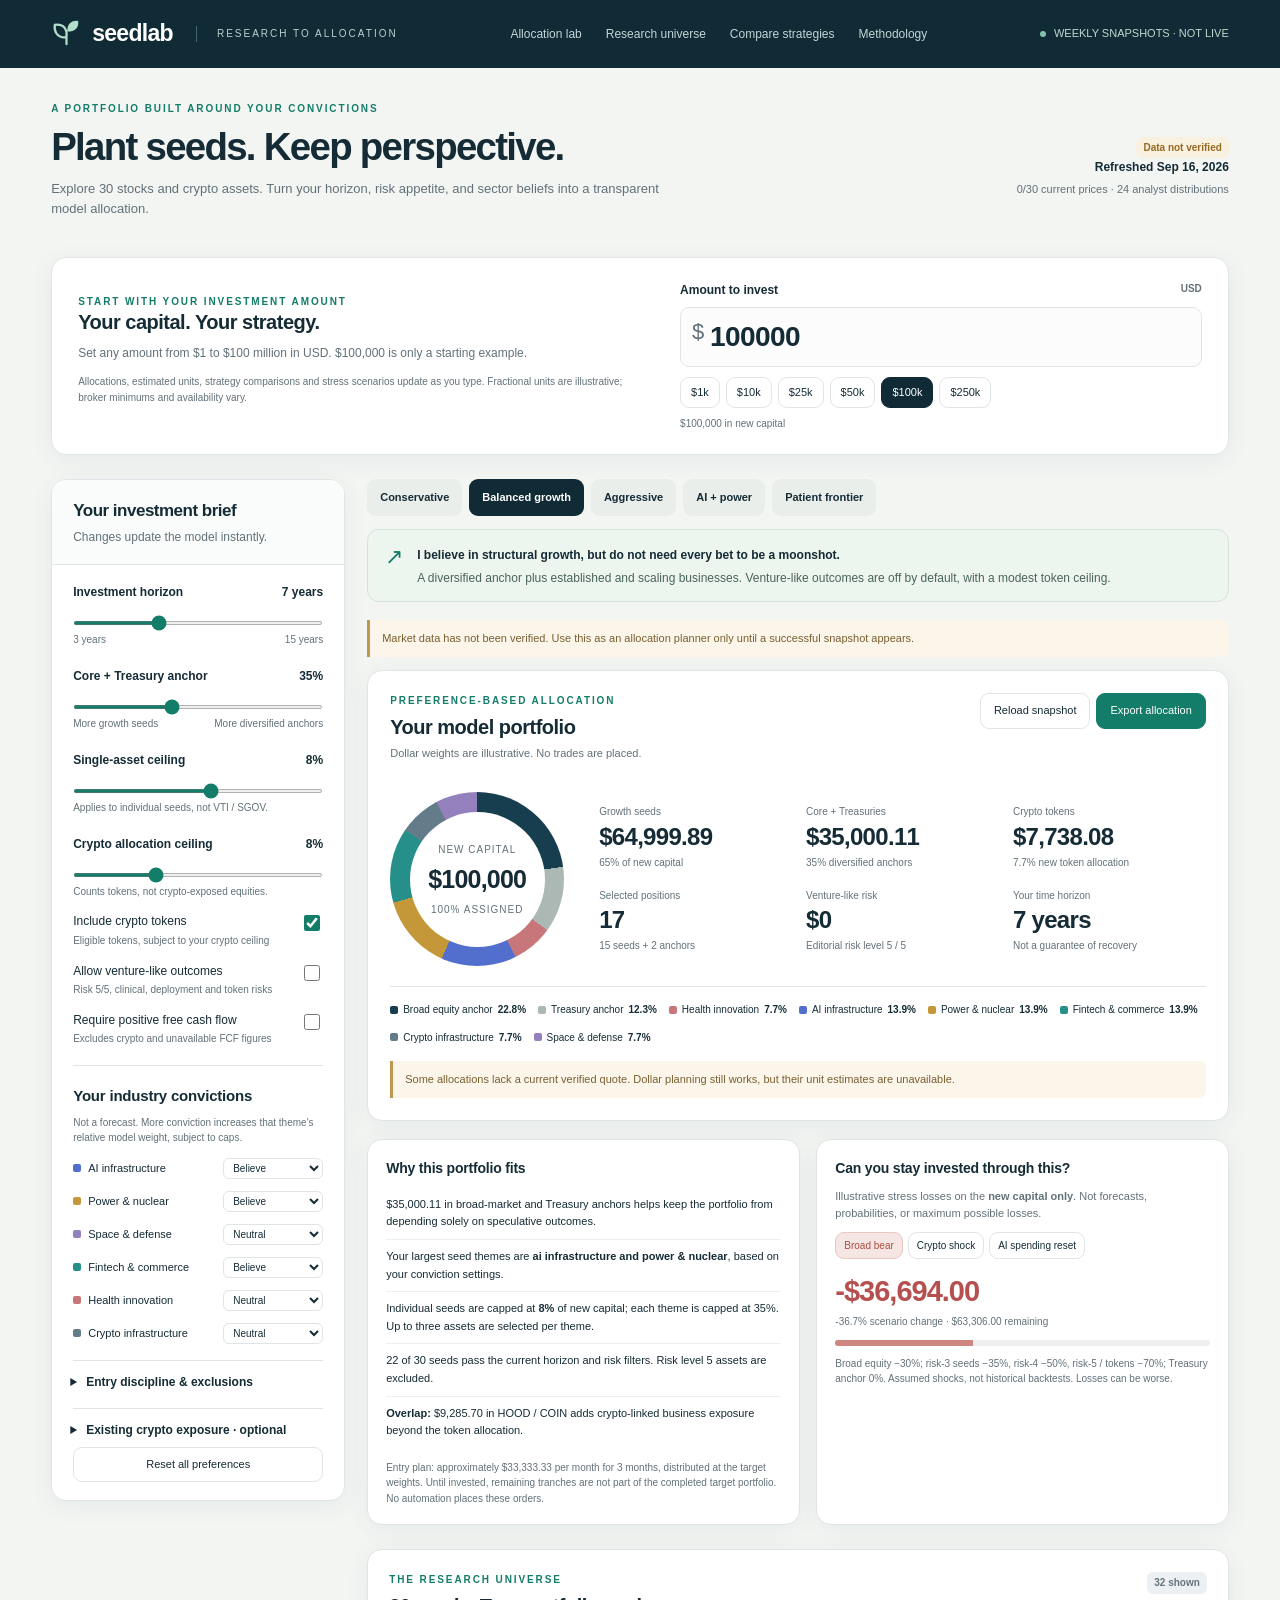
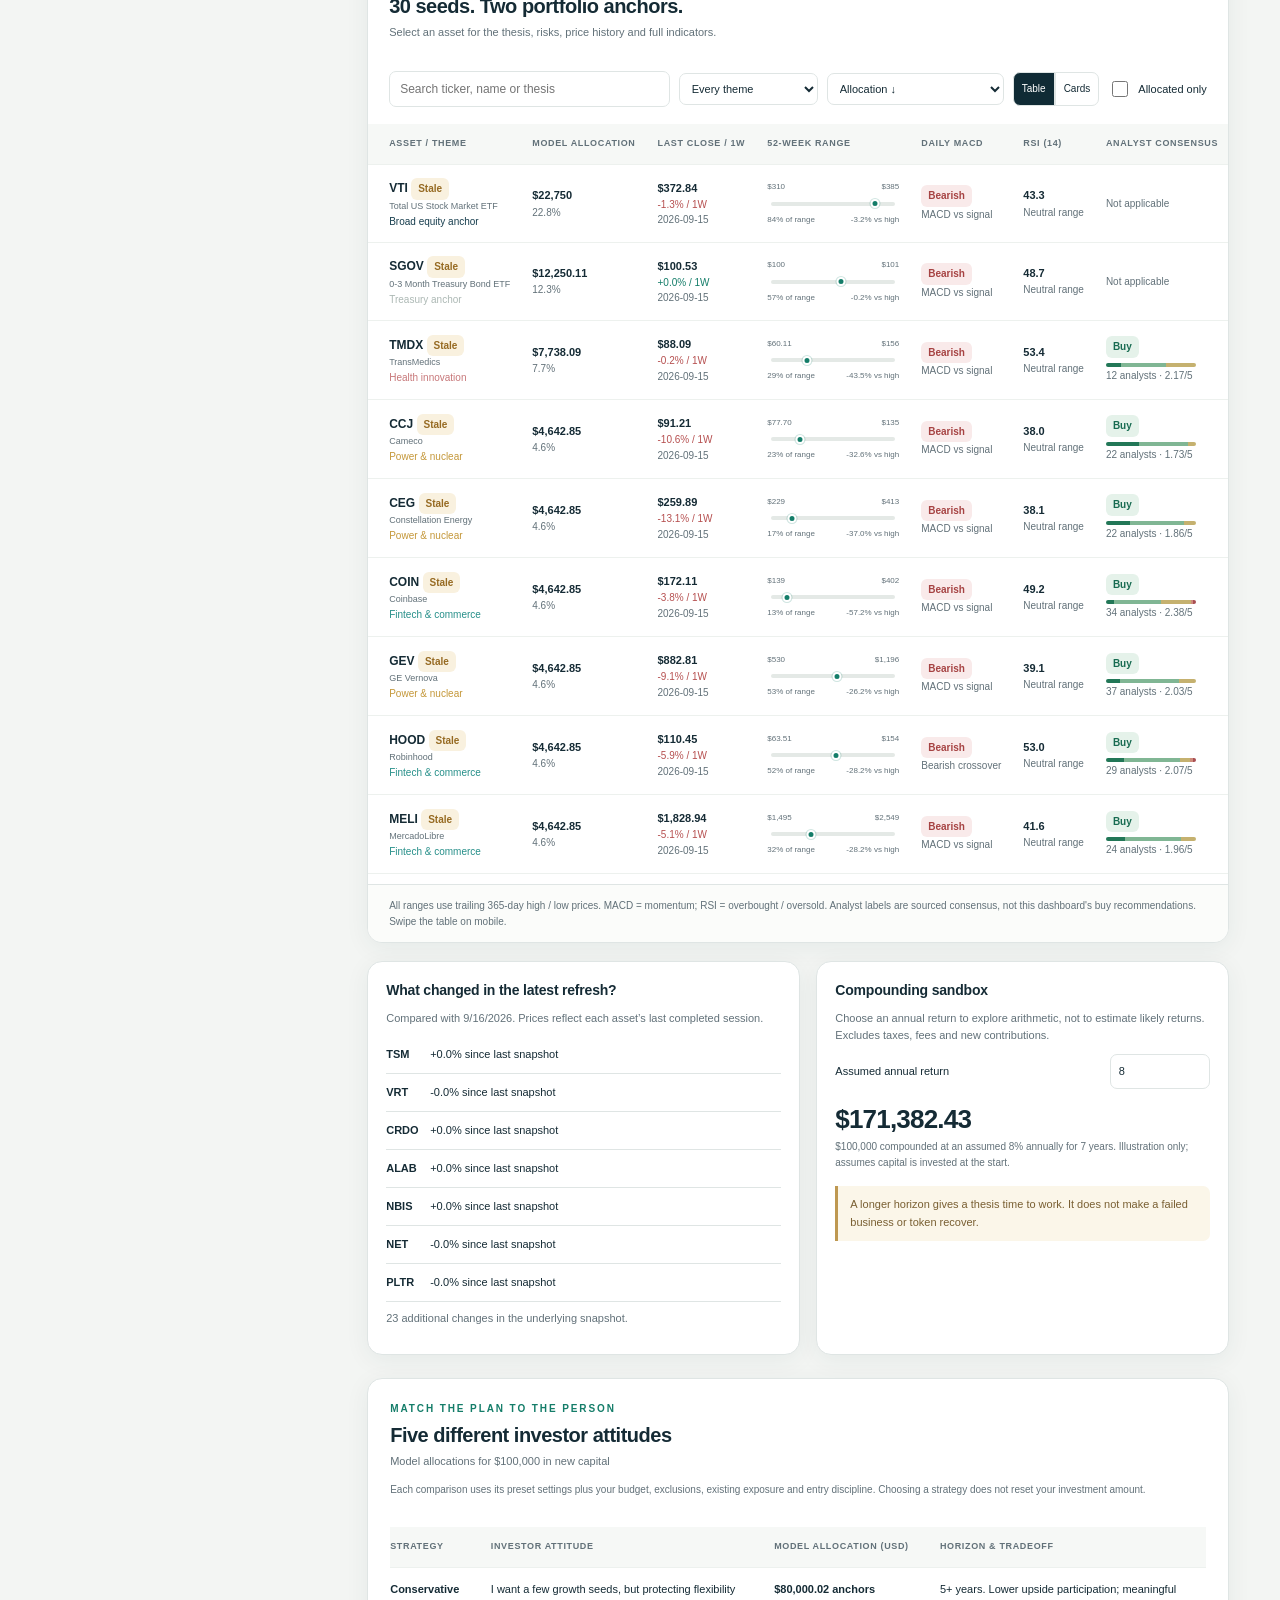
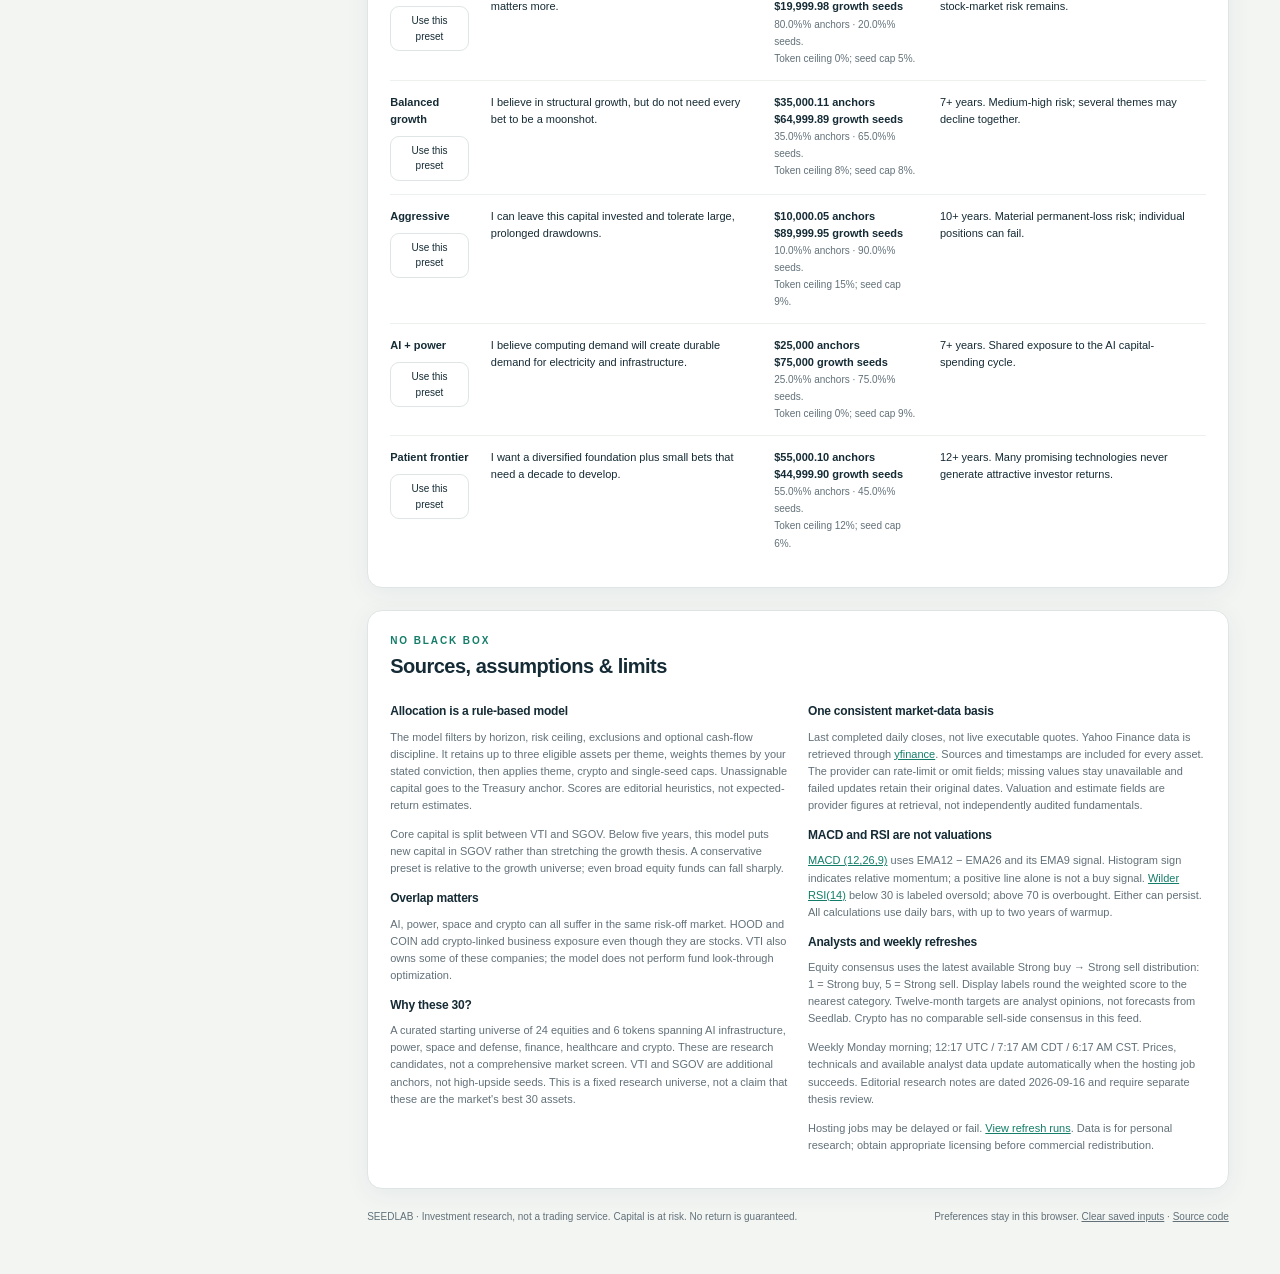
==== commit a9f3bbb5: "Finalize verified public dashboard layout" ====
--- a/seedlab/index.html
+++ b/seedlab/index.html
@@ -3,7 +3,7 @@
 <link rel="stylesheet" href="./styles.css"><style>
 .capital-panel{display:grid;grid-template-columns:minmax(0,1.1fr) minmax(0,1fr);align-items:center;gap:28px;padding:23px 26px;margin:0 0 24px}.capital-panel h2{margin:0 0 9px}.capital-intro .tiny{margin-top:9px;max-width:590px}.capital-entry{min-width:0}.capital-entry>label{display:flex;justify-content:space-between;font-size:12px;font-weight:650;margin-bottom:8px}.capital-entry .budget{margin:0}.capital-entry .budget input{width:100%;min-width:0;font-size:28px;font-variant-numeric:tabular-nums}.budget-options{display:flex;gap:6px;flex-wrap:wrap;margin-top:10px}.budget-options button{font-size:11px;padding:6px 10px}.budget-options button[aria-pressed="true"]{background:var(--navy);color:white;border-color:var(--navy)}.budget-error{color:var(--red);font-size:11px;margin-top:8px;min-height:0}.budget-error:empty{display:none}input[aria-invalid="true"]{outline:2px solid var(--red);outline-offset:2px}.exclusion-tools{display:flex;justify-content:space-between;align-items:center;gap:10px;margin:10px 0 15px}.exclusion-tools button{font-size:10px;padding:5px 8px}#budgetInUse{margin-top:8px}.capital-entry input:focus-visible{outline:2px solid var(--green);outline-offset:2px}@media(max-width:700px){.capital-panel{grid-template-columns:1fr;gap:16px;padding:18px;margin-bottom:17px}.capital-entry .budget input{font-size:28px}.capital-panel .eyebrow{font-size:9px}.budget-options{gap:5px}.budget-options button{flex:1;padding:7px 5px;min-width:42px}.capital-intro .tiny{font-size:10px}}
 </style></head><body>
-<header class="top"><div class="brand"><svg viewBox="0 0 32 32" fill="none" aria-hidden="true"><path d="M16 27V13M16 20C5 21 3 12 4 7c8-1 13 3 12 12 13Z" stroke="#b2dfca" stroke-width="2.3" stroke-linecap="round"/><path d="M17 14C16 5 23 2 28 3c1 7-3 11-11 11Z" fill="#b2dfca"/></svg>seedlab<em>RESEARCH TO ALLOCATION</em></div><nav class="nav"><a href="#planner">Allocation lab</a><a href="#research">Research universe</a><a href="#compare">Compare strategies</a><a href="#methods">Methodology</a></nav><div class="weekly"><i class="dot"></i>WEEKLY SNAPSHOTS · NOT LIVE</div></header>
+<header class="top"><div class="brand"><svg viewBox="0 0 32 32" fill="none" aria-hidden="true"><path d="M16 27V13M16 20C5 21 3 12 4 7c8-1 13 3 12 13Z" stroke="#b2dfca" stroke-width="2.3" stroke-linecap="round"/><path d="M17 14C16 5 23 2 28 3c1 7-3 11-11 11Z" fill="#b2dfca"/></svg>seedlab<em>RESEARCH TO ALLOCATION</em></div><nav class="nav"><a href="#planner">Allocation lab</a><a href="#research">Research universe</a><a href="#compare">Compare strategies</a><a href="#methods">Methodology</a></nav><div class="weekly"><i class="dot"></i>WEEKLY SNAPSHOTS · NOT LIVE</div></header>
 <div class="wrap"><section class="hero"><div><div class="eyebrow">A portfolio built around your convictions</div><h1>Plant seeds. Keep perspective.</h1><p class="sub">Explore 30 stocks and crypto assets. Turn your horizon, risk appetite, and sector beliefs into a transparent model allocation.</p></div><div class="hero-status"><span class="pill neutral" id="freshness">Loading snapshot</span><div class="stamp" id="dateStamp">Checking market data</div><div class="statusnote" id="coverage">Prices, technicals and analyst coverage</div></div></section>
 <section class="panel capital-panel" aria-labelledby="capitalTitle"><div class="capital-intro"><div class="eyebrow">Start with your investment amount</div><h2 id="capitalTitle">Your capital. Your strategy.</h2><p class="sub" id="budgetHint">Set any amount from $1 to $100 million in USD. $100,000 is only a starting example.</p><p class="tiny">Allocations, estimated units, strategy comparisons and stress scenarios update as you type. Fractional units are illustrative; broker minimums and availability vary.</p></div><div class="capital-entry"><label for="budget">Amount to invest <span class="tiny">USD</span></label><div class="budget"><span>$</span><input id="budget" type="number" inputmode="decimal" value="100000" min="1" max="100000000" step="0.01" aria-describedby="budgetHint budgetError" aria-invalid="false"></div><div class="budget-options" role="group" aria-label="Example investment amounts"><button type="button" data-budget="1000" aria-pressed="false">$1k</button><button type="button" data-budget="10000" aria-pressed="false">$10k</button><button type="button" data-budget="25000" aria-pressed="false">$25k</button><button type="button" data-budget="50000" aria-pressed="false">$50k</button><button type="button" data-budget="100000" aria-pressed="true">$100k</button><button type="button" data-budget="250000" aria-pressed="false">$250k</button></div><div id="budgetError" class="budget-error" role="status" aria-live="polite"></div><div id="budgetInUse" class="tiny">$100,000 in new capital</div></div></section>
 <div class="layout" id="planner"><aside class="panel controls collapsed" id="controls"><div class="control-head"><div><h2>Your investment brief</h2><span class="sub">Changes update the model instantly.</span></div><button class="mobile-controls" id="mobileToggle">Customize</button></div><div class="control-body">
